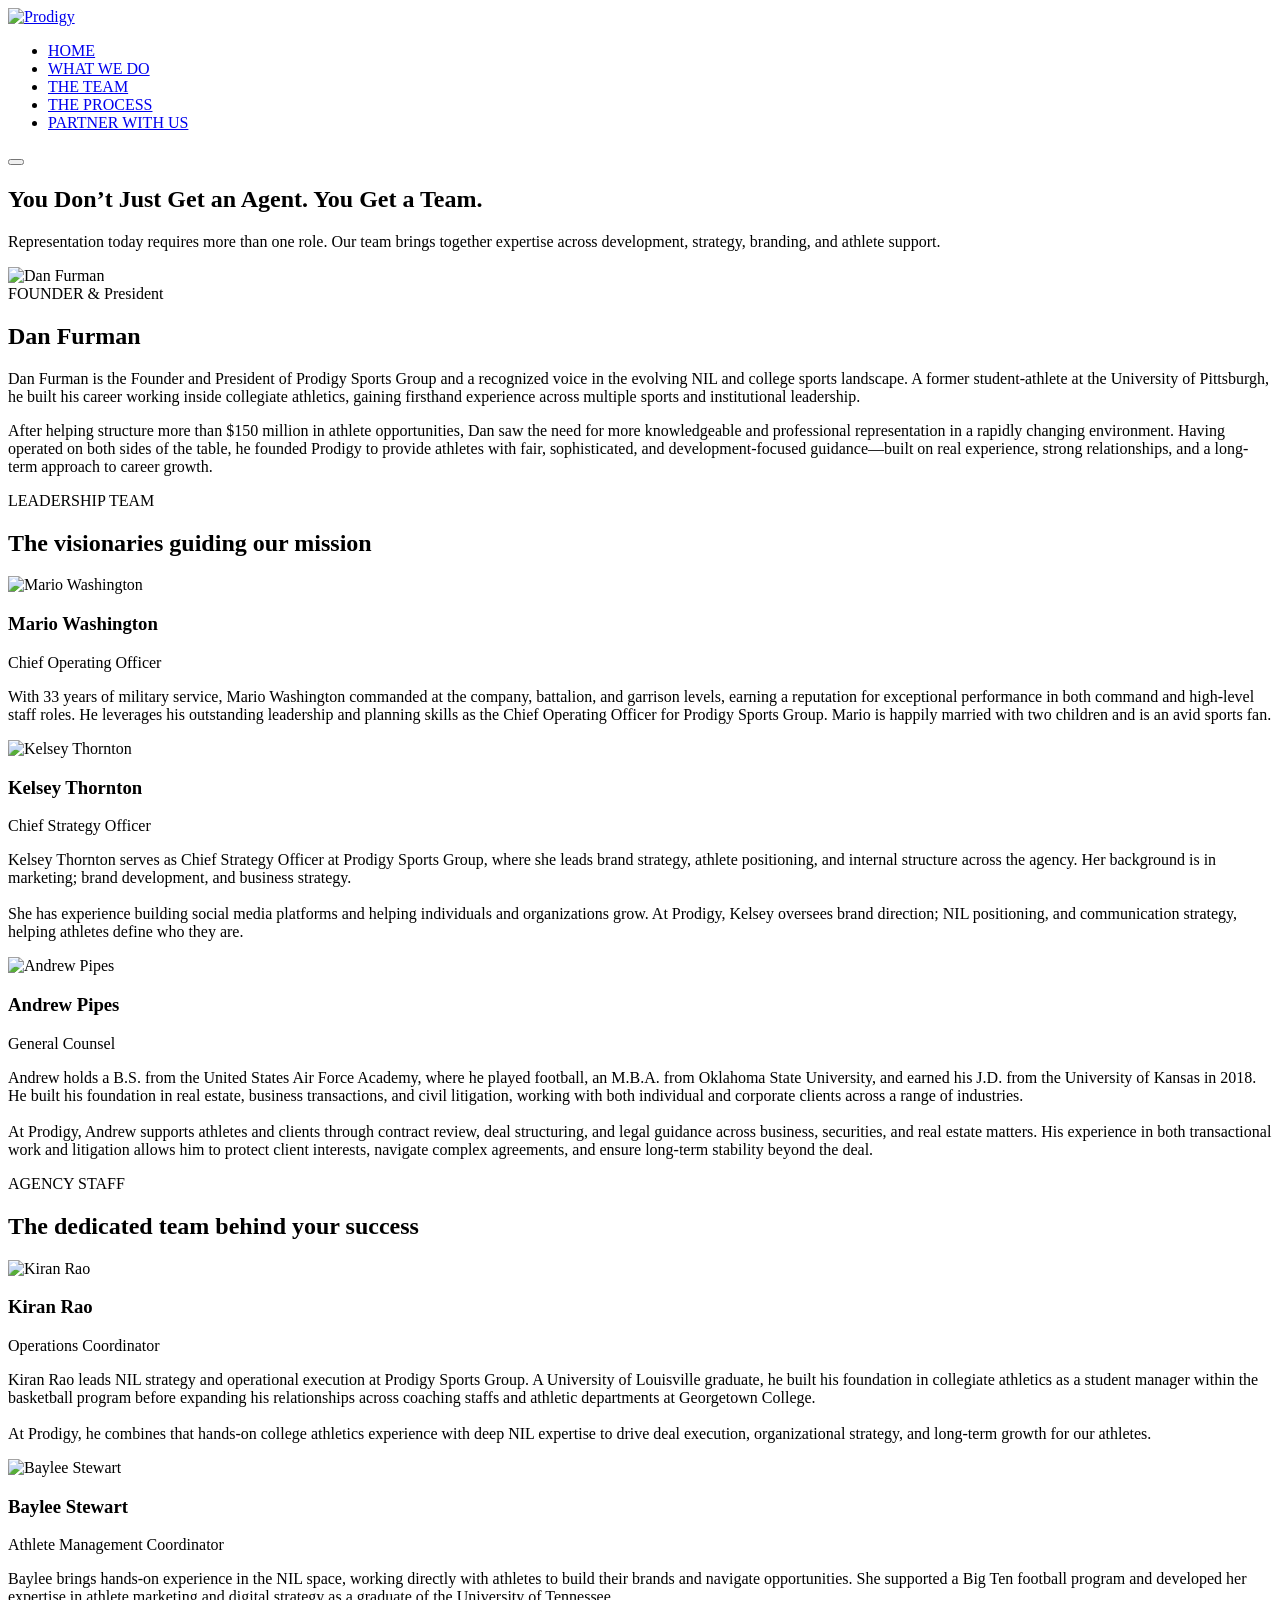
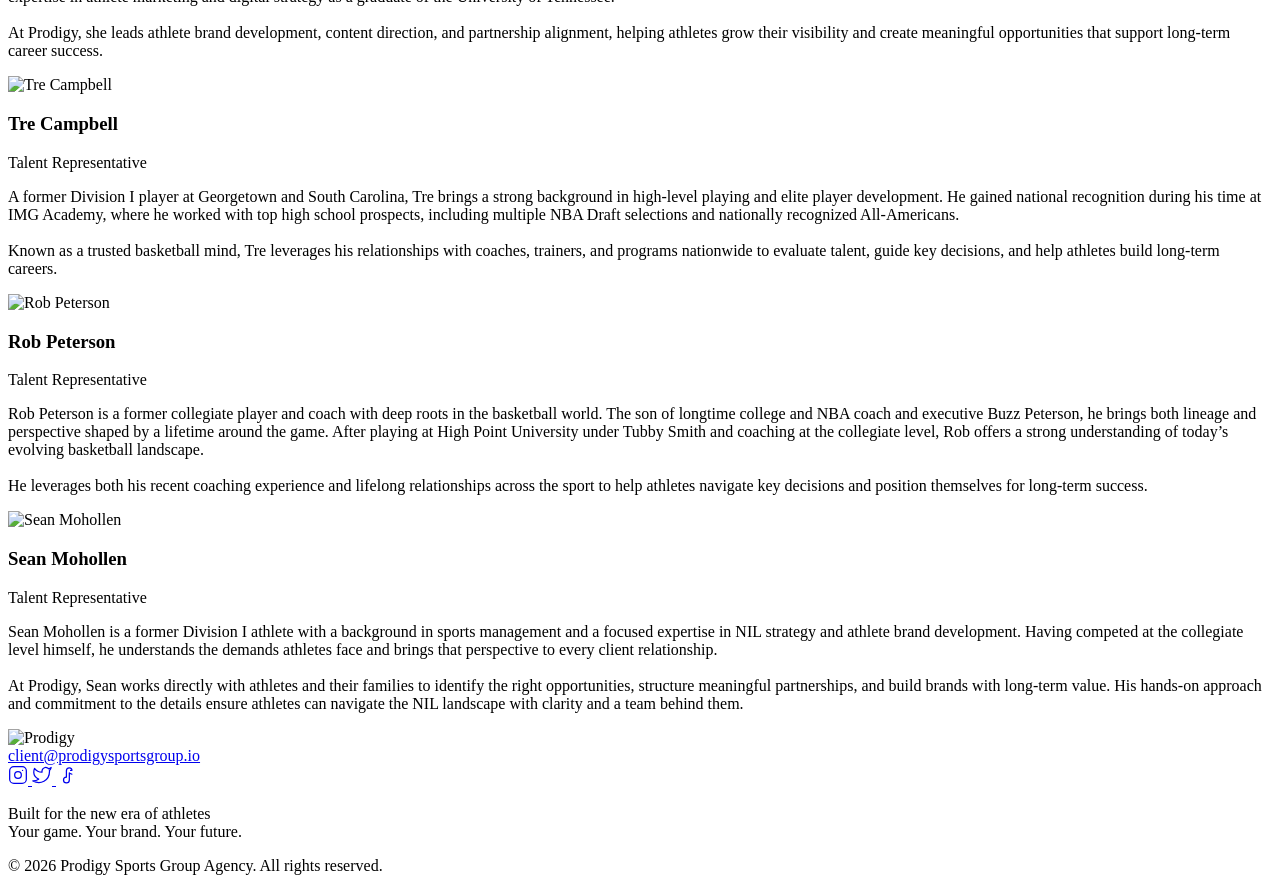
==== about.html @ 10cc5f89 "Add files via upload" ====
﻿<!DOCTYPE html>
<html lang="en">
<head>
    <meta charset="UTF-8">
    <meta name="viewport" content="width=device-width, initial-scale=1.0">
    <title>The Team</title>
    <link href="https://api.fontshare.com/v2/css?f[]=cabinet-grotesk@800,700,500&f[]=manrope@400,500,600,700&display=swap" rel="stylesheet">
    <link rel="stylesheet" href="css/styles.css">
</head>
<body>

    <!--  SITE HEADER & NAVIGATION  -->
    <header>
        <nav class="navbar">
            <a href="index.html" class="logo">
                <img src="images/logo.png" alt="Prodigy" class="logo-img">
            </a>
            <ul class="nav-menu">
                <li><a href="index.html">HOME</a></li>
                <li><a href="What.html">WHAT WE DO</a></li>
                <li><a href="about.html" class="active">THE TEAM</a></li>
                <li><a href="process.html">THE PROCESS</a></li>
                <li><a href="contact.html">PARTNER WITH US</a></li>
            </ul>
            <button class="menu-toggle" aria-label="Toggle menu">
                <span></span>
                <span></span>
                <span></span>
            </button>
        </nav>
    </header>

    <main>
        <section class="page-header">
            <h1>You Don’t Just Get an Agent. You Get a Team.</h1>
            <div class="hero-divider"></div>
            <p>
                Representation today requires more than one role.
                Our team brings together expertise across development, strategy, branding, and athlete support.
            </p>
        </section>

        <!-- Founder / CEO Section -->
        <section class="founder-section">
            <div class="founder-container">
                <div class="founder-image">
                    <img src="images/DanFurman.jpg" alt="Dan Furman">
                </div>
                <div class="founder-content">
                    <span class="section-tag">FOUNDER & President</span>
                    <h2>Dan Furman</h2>
                    <div class="founder-bio">
                        <p>Dan Furman is the Founder and President of Prodigy Sports Group and a recognized voice in the evolving NIL and college sports landscape. A former student-athlete at the University of Pittsburgh, he built his career working inside collegiate athletics, gaining firsthand experience across multiple sports and institutional leadership.</p>
                        <p>After helping structure more than $150 million in athlete opportunities, Dan saw the need for more knowledgeable and professional representation in a rapidly changing environment. Having operated on both sides of the table, he founded Prodigy to provide athletes with fair, sophisticated, and development-focused guidance—built on real experience, strong relationships, and a long-term approach to career growth.</p>
                    </div>
                </div>
            </div>
        </section>

        <!-- Our Team Section - Static Grid with Leadership & Staff Differentiation -->
        <section class="team-grid-section">
            <div class="team-container">

                <!-- Leadership Team -->
                <div class="team-category">
                    <div class="team-header">
                        <span class="section-tag">LEADERSHIP TEAM</span>
                        <h2>The visionaries guiding our mission</h2>
                    </div>
                    <div class="team-grid">
                        <!-- Leadership Team Member 1 -->
                        <div class="team-card leadership-card">
                            <div class="team-image">
                                <img src="images/MarioWashington.png" alt="Mario Washington">
                            </div>
                            <h3>Mario Washington</h3>
                            <p class="team-title">Chief Operating Officer</p>
                            <div class="team-bio">
                                <p>With 33 years of military service, Mario Washington commanded at the company, battalion, and garrison levels, earning a reputation for exceptional performance in both command and high-level staff roles. He leverages his outstanding leadership and planning skills as the Chief Operating Officer for Prodigy Sports Group. Mario is happily married with two children and is an avid sports fan.</p>
                            </div>
                        </div>

                        <!-- Leadership Team Member 2 -->
                        <div class="team-card leadership-card">
                            <div class="team-image">
                                <img src="images/KelseyThornton.png" alt="Kelsey Thornton">
                            </div>
                            <h3>Kelsey Thornton</h3>
                            <p class="team-title">Chief Strategy Officer</p>
                            <div class="team-bio">
                                <p>
                                    Kelsey Thornton serves as Chief Strategy Officer at Prodigy Sports Group, where she leads brand strategy, athlete positioning, and internal structure across the agency. Her background is in marketing; brand development, and business strategy.
                                    <br><br>
                                    She has experience building social media platforms and helping individuals and organizations grow. At Prodigy, Kelsey oversees brand direction; NIL positioning, and communication strategy, helping athletes define who they are.
                                </p>
                            </div>
                        </div>

                        <!-- Leadership Team Member 3  -->
                        <div class="team-card leadership-card">
                            <div class="team-image">
                                <img src="images/AndrewPipes.png" alt="Andrew Pipes">
                            </div>
                            <h3>Andrew Pipes</h3>
                            <p class="team-title">General Counsel</p>
                            <div class="team-bio">
                                <p>
                                    Andrew holds a B.S. from the United States Air Force Academy, where he played football, an M.B.A. from Oklahoma State University, and earned his J.D. from the University of Kansas in 2018. He built his foundation in real estate, business transactions, and civil litigation, working with both individual and corporate clients across a range of industries.
                                    <br><br>
                                    At Prodigy, Andrew supports athletes and clients through contract review, deal structuring, and legal guidance across business, securities, and real estate matters. His experience in both transactional work and litigation allows him to protect client interests, navigate complex agreements, and ensure long-term stability beyond the deal.
                                </p>
                             </div>
                        </div>
                    </div>
                </div>
            </div>
        

            <div class="team-category-divider"></div>

            <!-- Agency Staff -->
            <div class="team-category">
                <div class="team-header">
                    <span class="section-tag">AGENCY STAFF</span>
                    <h2>The dedicated team behind your success</h2>
                </div>
                <div class="team-grid">
                    <!-- Staff Member 1 -->
                    <div class="team-card staff-card">
                        <div class="team-image">
                            <img src="images/KiranRao.png" alt="Kiran Rao">
                        </div>
                        <h3>Kiran Rao</h3>
                        <p class="team-title">Operations Coordinator</p>
                        <div class="team-bio">
                            <p>
                                Kiran Rao leads NIL strategy and operational execution at Prodigy Sports Group. A University of Louisville graduate, he built his foundation in collegiate athletics as a student manager within the basketball program before expanding his relationships across coaching staffs and athletic departments at Georgetown College.
                                <br><br>
                                At Prodigy, he combines that hands-on college athletics experience with deep NIL expertise to drive deal execution, organizational strategy, and long-term growth for our athletes.
                            </p>
                        </div>
                    </div>

                    <!-- Staff Member 2 -->
                    <div class="team-card staff-card">
                        <div class="team-image">
                            <img src="images/BayleeStewart.png" alt="Baylee Stewart">
                        </div>
                        <h3>Baylee Stewart</h3>
                        <p class="team-title">Athlete Management Coordinator</p>
                        <div class="team-bio">
                            <p>
                                Baylee brings hands-on experience in the NIL space, working directly with athletes to build their brands and navigate opportunities. She supported a Big Ten football program and developed her expertise in athlete marketing and digital strategy as a graduate of the University of Tennessee.
                                <br><br>At Prodigy, she leads athlete brand development, content direction, and partnership alignment, helping athletes grow their visibility and create meaningful opportunities that support long-term career success.
                            </p>
                        </div>
                    </div>

                    <!-- Staff Member 3 -->
                    <div class="team-card staff-card">
                        <div class="team-image">
                            <img src="images/TreCampbell.png" alt="Tre Campbell">
                        </div>
                        <h3>Tre Campbell</h3>
                        <p class="team-title">Talent Representative</p>
                        <div class="team-bio">
                            <p>
                                A former Division I player at Georgetown and South Carolina, Tre brings a strong background in high-level playing and elite player development. He gained national recognition during his time at IMG Academy, where he worked with top high school prospects, including multiple NBA Draft selections and nationally recognized All-Americans.
                                <br><br>Known as a trusted basketball mind, Tre leverages his relationships with coaches, trainers, and programs nationwide to evaluate talent, guide key decisions, and help athletes build long-term careers.
                            </p>
                        </div>
                    </div>

                    <!-- Staff Member 4 -->
                    <div class="team-card staff-card">
                        <div class="team-image">
                            <img src="images/RobPeterson.png" alt="Rob Peterson">
                        </div>
                        <h3>Rob Peterson</h3>
                        <p class="team-title">Talent Representative</p>
                        <div class="team-bio">
                            <p>
                                Rob Peterson is a former collegiate player and coach with deep roots in the basketball world. The son of longtime college and NBA coach and executive Buzz Peterson, he brings both lineage and perspective shaped by a lifetime around the game.
                                After playing at High Point University under Tubby Smith and coaching at the collegiate level, Rob offers a strong understanding of today’s evolving basketball landscape. <br><br>He leverages both his recent coaching experience and lifelong relationships across the sport to help athletes navigate key decisions and position themselves for long-term success.
                            </p>
                        </div>
                    </div>

                    <!-- Staff Member 5 -->
                    <div class="team-card staff-card">
                        <div class="team-image">
                            <img src="images/SeanMohollen.png" alt="Sean Mohollen">
                        </div>
                        <h3>Sean Mohollen</h3>
                        <p class="team-title">Talent Representative</p>
                        <div class="team-bio">
                            <p>
                                Sean Mohollen is a former Division I athlete with a background in sports management and a focused expertise in NIL strategy and athlete brand development. Having competed at the collegiate level himself, he understands the demands athletes face and brings that perspective to every client relationship.
                                <br><br>
                                At Prodigy, Sean works directly with athletes and their families to identify the right opportunities, structure meaningful partnerships, and build brands with long-term value. His hands-on approach and commitment to the details ensure athletes can navigate the NIL landscape with clarity and a team behind them.
                            </p>
                        </div>
                    </div>
                </div>
            </div>


        </section>
    </main>

    <footer>
        <div class="footer-container">
            <div class="logo-img">
                <img src="images/logo2.PNG" alt="Prodigy" class="footer-logo-img">
            </div>
            <div class="footer-contact">
                <a href="mailto:client@prodigysportsgroup.io" class="footer-email">client@prodigysportsgroup.io</a>
            </div>
            <div class="footer-social">
                <a href="https://www.instagram.com/prodigysportsgroup_" target="_blank" class="social-link-footer" aria-label="Instagram">
                    <svg width="20" height="20" viewBox="0 0 24 24" fill="none" xmlns="http://www.w3.org/2000/svg">
                        <path d="M17 2H7C4.2 2 2 4.2 2 7V17C2 19.8 4.2 22 7 22H17C19.8 22 22 19.8 22 17V7C22 4.2 19.8 2 17 2Z" stroke="currentColor" stroke-width="1.5" stroke-linecap="round" stroke-linejoin="round" />
                        <path d="M12 16C14.2091 16 16 14.2091 16 12C16 9.79086 14.2091 8 12 8C9.79086 8 8 9.79086 8 12C8 14.2091 9.79086 16 12 16Z" stroke="currentColor" stroke-width="1.5" stroke-linecap="round" stroke-linejoin="round" />
                        <path d="M17.5 6.5H17.51" stroke="currentColor" stroke-width="1.5" stroke-linecap="round" stroke-linejoin="round" />
                    </svg>
                </a>
                <a href="https://x.com/ProdigySG_" target="_blank" class="social-link-footer" aria-label="Twitter">
                    <svg width="20" height="20" viewBox="0 0 24 24" fill="none" xmlns="http://www.w3.org/2000/svg">
                        <path d="M23 3C22.0424 3.675 20.9821 4.192 19.86 4.53C19.2577 3.837 18.4573 3.346 17.567 3.1239C16.6767 2.9019 15.7395 2.9602 14.8821 3.2915C14.0247 3.6228 13.2884 4.2111 12.773 4.986C12.2575 5.7609 11.9877 6.6836 12 7.62V8.62C10.2426 8.666 8.50127 8.276 6.93101 7.4855C5.36074 6.695 4.01032 5.5325 3 4.12C3 4.12 -1 13 8 17C5.94053 18.398 3.48716 19.099 1 19C10 24 21 19 21 7.5C20.9991 7.2215 20.9723 6.94364 20.92 6.67C21.9406 5.6635 22.6608 4.3927 23 3Z" stroke="currentColor" stroke-width="1.5" stroke-linecap="round" stroke-linejoin="round" />
                    </svg>
                </a>
                <a href="https://www.tiktok.com/@prodigysportsgroup" target="_blank" class="social-link-footer" aria-label="TikTok">
                    <svg width="20" height="20" viewBox="0 0 24 24" fill="none" xmlns="http://www.w3.org/2000/svg">
                        <path d="M17.5 6.5C17.5 6.5 18 6.5 19 6.5C19 6.5 19 6.5 19 5.5C19 5.5 19 5.5 18.5 4.5C18.5 4.5 17.5 3.5 16 3.5C14 3.5 12.5 5 12.5 7V14" stroke="currentColor" stroke-width="1.5" stroke-linecap="round" stroke-linejoin="round" />
                        <path d="M12.5 14.5C10.5 14.5 9 16 9 18C9 20 10.5 21.5 12.5 21.5C14.5 21.5 16 20 16 18V9.5C17 10.5 18 11 19 11" stroke="currentColor" stroke-width="1.5" stroke-linecap="round" stroke-linejoin="round" />
                    </svg>
                </a>
            </div>
            <div class="footer-text">
                <p>
                    Built for the new era of athletes
                    <br />
                    Your game. Your brand. Your future.
                </p>
            </div>
            <p>&copy; 2026 Prodigy Sports Group Agency. All rights reserved.</p>
        </div>
    </footer>
    <script src="JavaScript/script.js"></script>
</body>
</html>
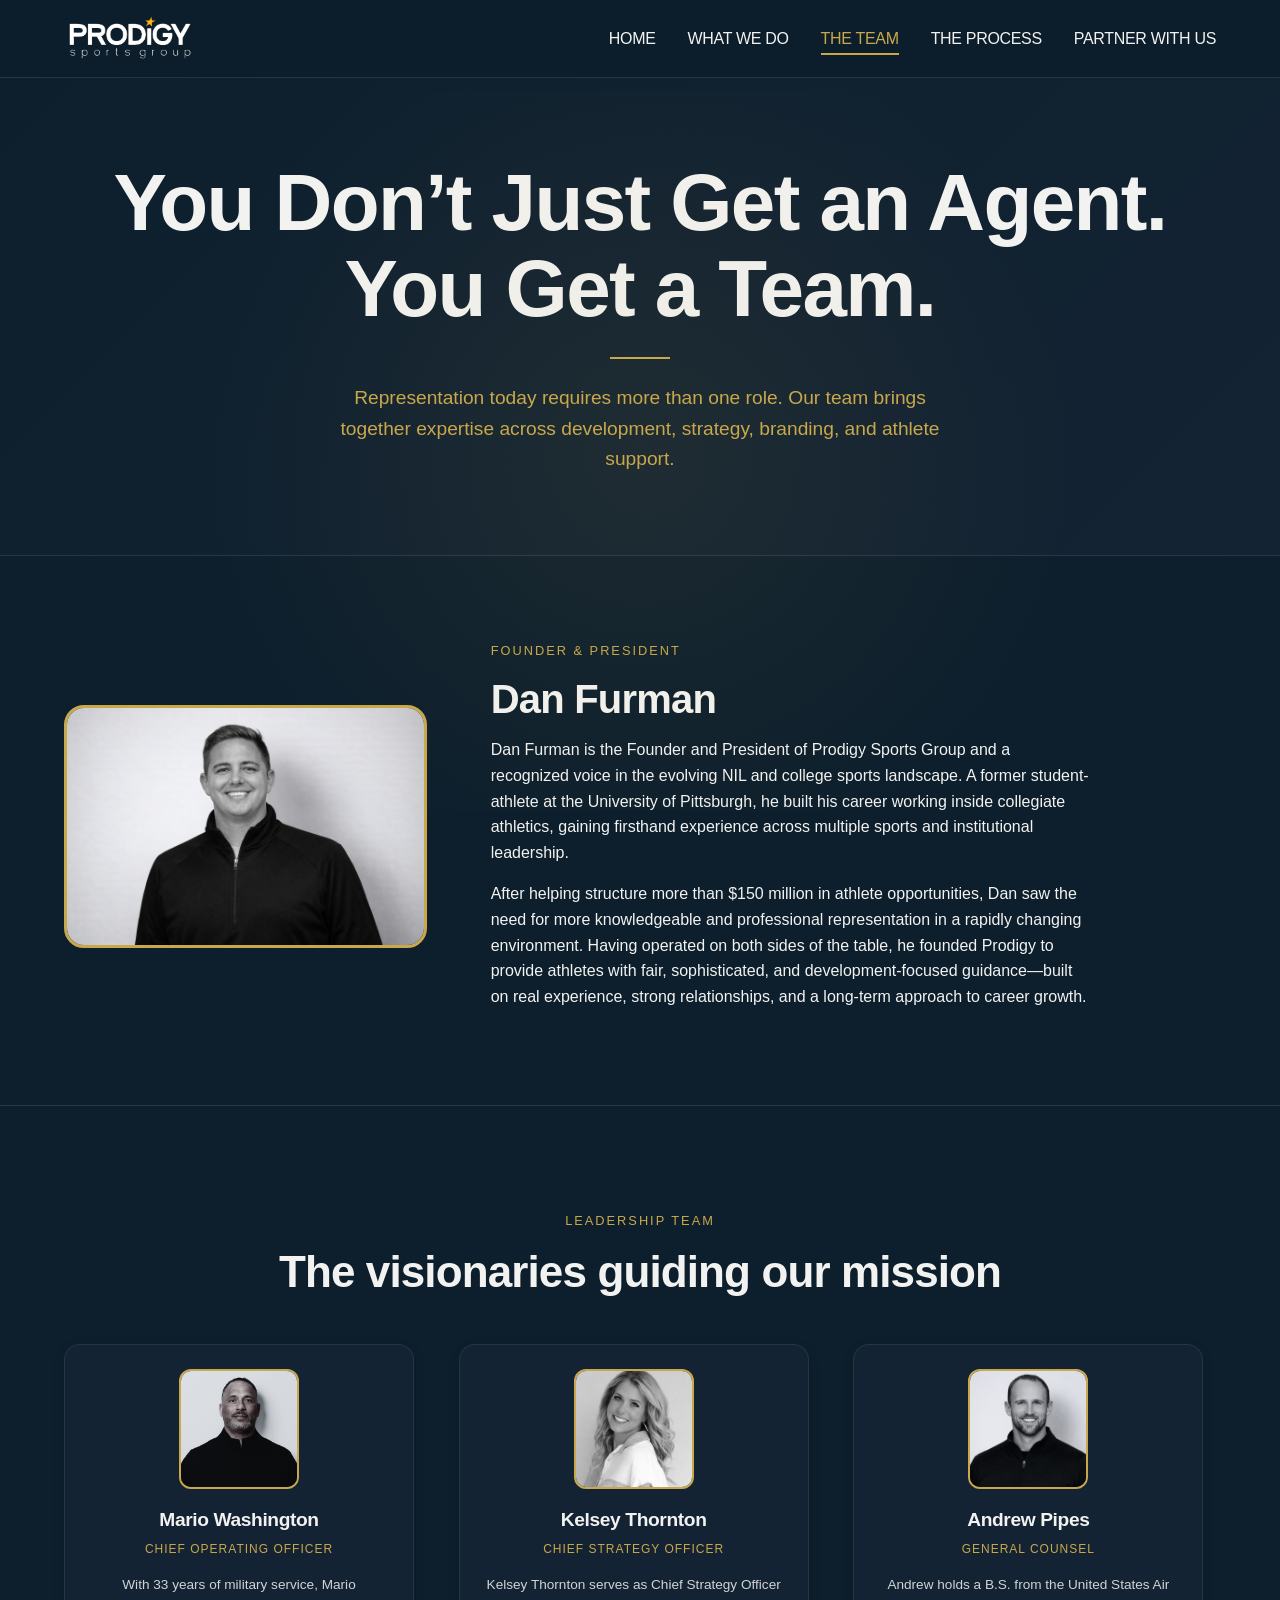
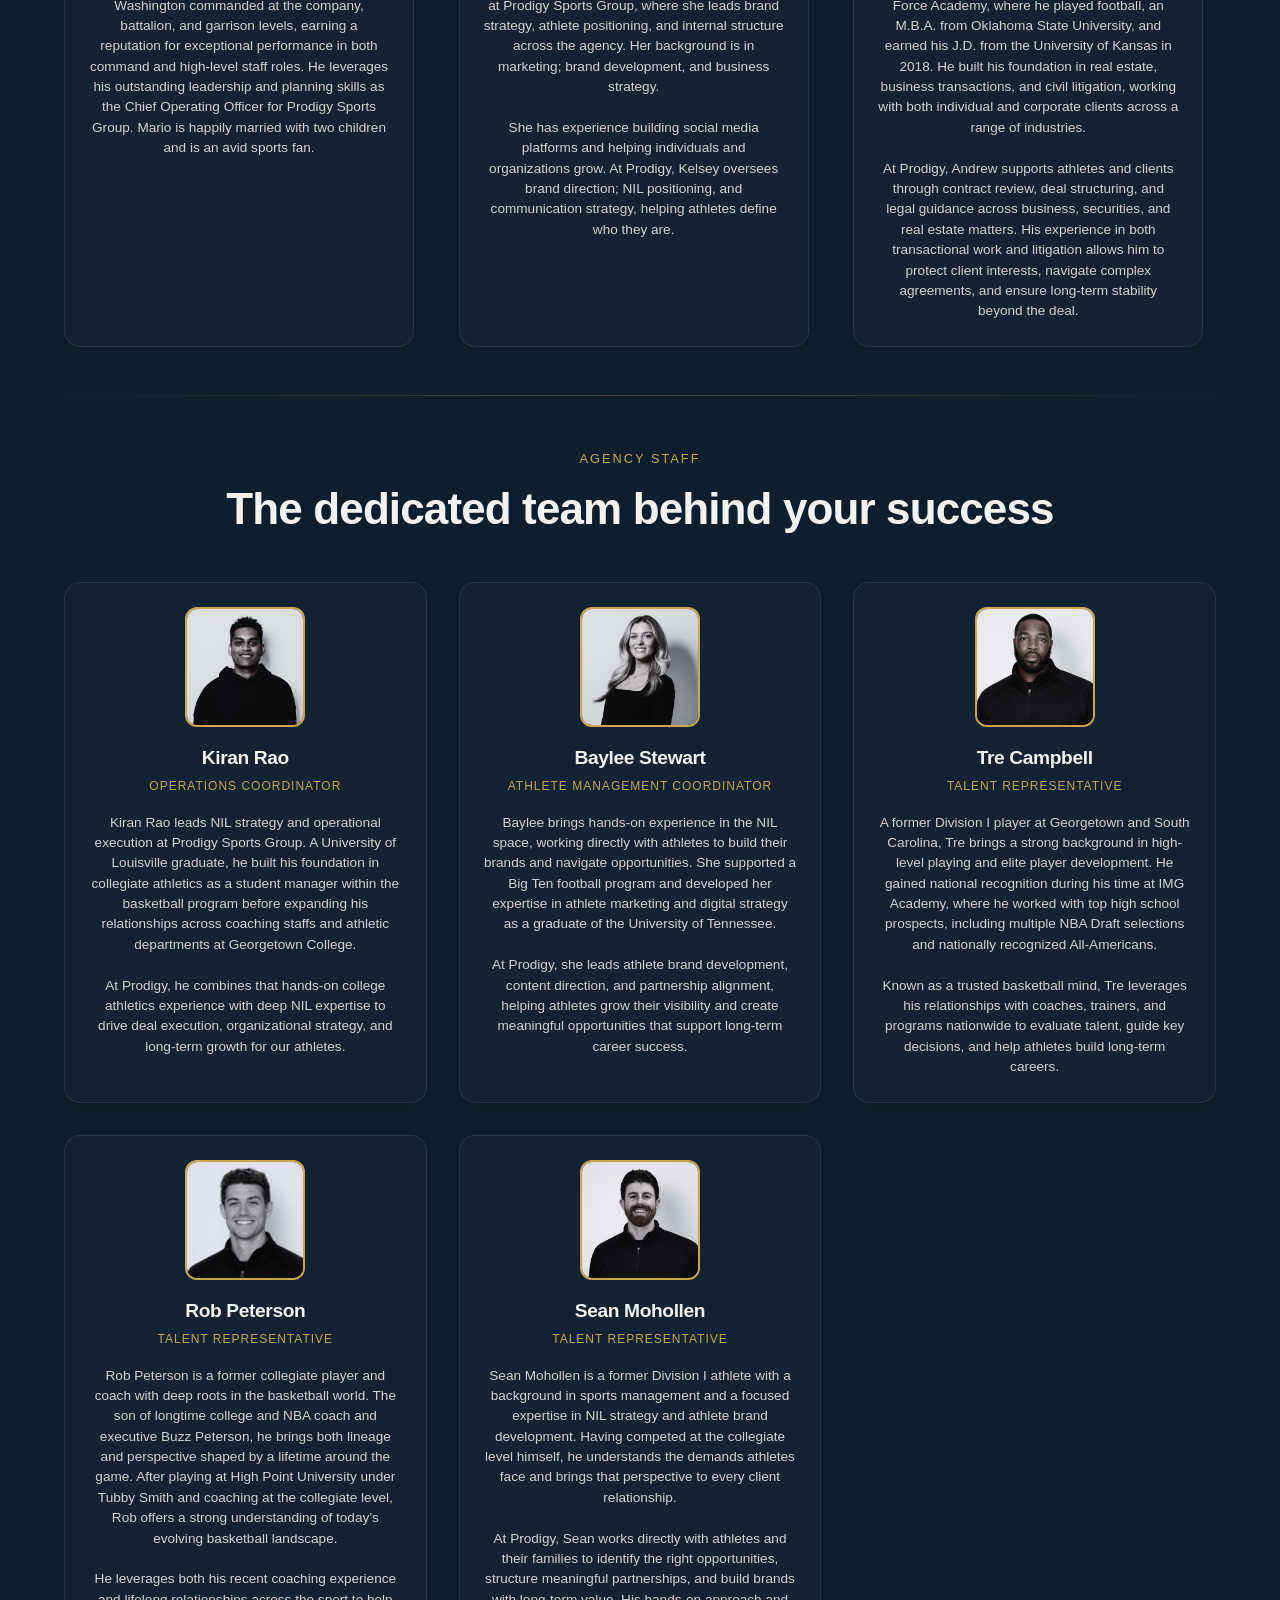
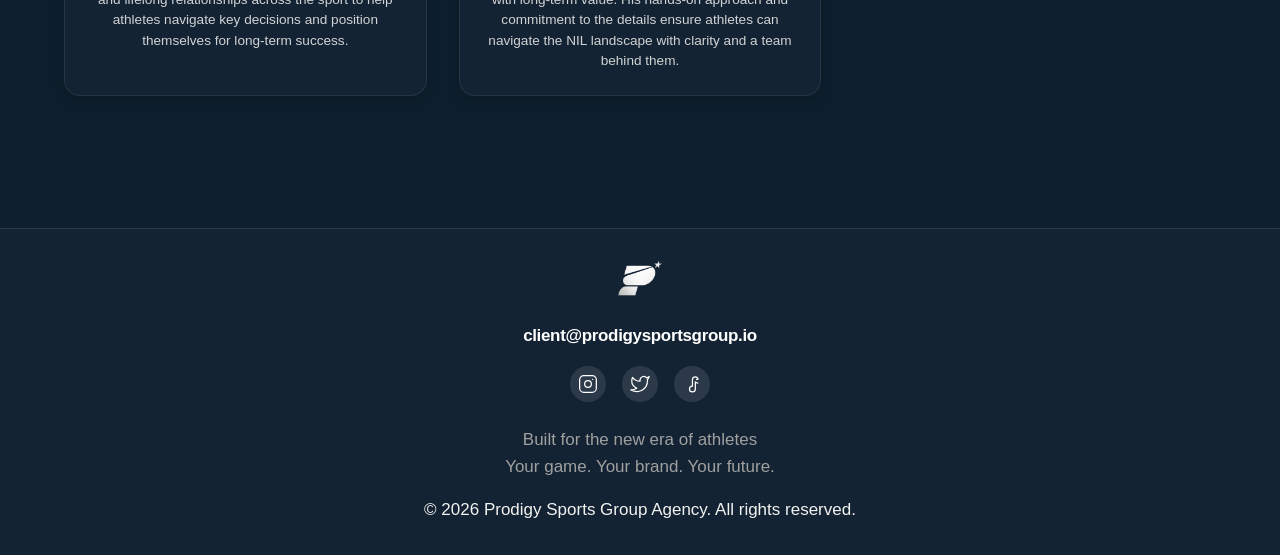
==== commit 32b603e9: "site commit" ====
--- a/about.html
+++ b/about.html
@@ -1,251 +1,251 @@
-﻿<!DOCTYPE html>
-<html lang="en">
-<head>
-    <meta charset="UTF-8">
-    <meta name="viewport" content="width=device-width, initial-scale=1.0">
-    <title>The Team</title>
-    <link href="https://api.fontshare.com/v2/css?f[]=cabinet-grotesk@800,700,500&f[]=manrope@400,500,600,700&display=swap" rel="stylesheet">
-    <link rel="stylesheet" href="css/styles.css">
-</head>
-<body>
-
-    <!--  SITE HEADER & NAVIGATION  -->
-    <header>
-        <nav class="navbar">
-            <a href="index.html" class="logo">
-                <img src="images/logo.png" alt="Prodigy" class="logo-img">
-            </a>
-            <ul class="nav-menu">
-                <li><a href="index.html">HOME</a></li>
-                <li><a href="What.html">WHAT WE DO</a></li>
-                <li><a href="about.html" class="active">THE TEAM</a></li>
-                <li><a href="process.html">THE PROCESS</a></li>
-                <li><a href="contact.html">PARTNER WITH US</a></li>
-            </ul>
-            <button class="menu-toggle" aria-label="Toggle menu">
-                <span></span>
-                <span></span>
-                <span></span>
-            </button>
-        </nav>
-    </header>
-
-    <main>
-        <section class="page-header">
-            <h1>You Don’t Just Get an Agent. You Get a Team.</h1>
-            <div class="hero-divider"></div>
-            <p>
-                Representation today requires more than one role.
-                Our team brings together expertise across development, strategy, branding, and athlete support.
-            </p>
-        </section>
-
-        <!-- Founder / CEO Section -->
-        <section class="founder-section">
-            <div class="founder-container">
-                <div class="founder-image">
-                    <img src="images/DanFurman.jpg" alt="Dan Furman">
-                </div>
-                <div class="founder-content">
-                    <span class="section-tag">FOUNDER & President</span>
-                    <h2>Dan Furman</h2>
-                    <div class="founder-bio">
-                        <p>Dan Furman is the Founder and President of Prodigy Sports Group and a recognized voice in the evolving NIL and college sports landscape. A former student-athlete at the University of Pittsburgh, he built his career working inside collegiate athletics, gaining firsthand experience across multiple sports and institutional leadership.</p>
-                        <p>After helping structure more than $150 million in athlete opportunities, Dan saw the need for more knowledgeable and professional representation in a rapidly changing environment. Having operated on both sides of the table, he founded Prodigy to provide athletes with fair, sophisticated, and development-focused guidance—built on real experience, strong relationships, and a long-term approach to career growth.</p>
-                    </div>
-                </div>
-            </div>
-        </section>
-
-        <!-- Our Team Section - Static Grid with Leadership & Staff Differentiation -->
-        <section class="team-grid-section">
-            <div class="team-container">
-
-                <!-- Leadership Team -->
-                <div class="team-category">
-                    <div class="team-header">
-                        <span class="section-tag">LEADERSHIP TEAM</span>
-                        <h2>The visionaries guiding our mission</h2>
-                    </div>
-                    <div class="team-grid">
-                        <!-- Leadership Team Member 1 -->
-                        <div class="team-card leadership-card">
-                            <div class="team-image">
-                                <img src="images/MarioWashington.png" alt="Mario Washington">
-                            </div>
-                            <h3>Mario Washington</h3>
-                            <p class="team-title">Chief Operating Officer</p>
-                            <div class="team-bio">
-                                <p>With 33 years of military service, Mario Washington commanded at the company, battalion, and garrison levels, earning a reputation for exceptional performance in both command and high-level staff roles. He leverages his outstanding leadership and planning skills as the Chief Operating Officer for Prodigy Sports Group. Mario is happily married with two children and is an avid sports fan.</p>
-                            </div>
-                        </div>
-
-                        <!-- Leadership Team Member 2 -->
-                        <div class="team-card leadership-card">
-                            <div class="team-image">
-                                <img src="images/KelseyThornton.png" alt="Kelsey Thornton">
-                            </div>
-                            <h3>Kelsey Thornton</h3>
-                            <p class="team-title">Chief Strategy Officer</p>
-                            <div class="team-bio">
-                                <p>
-                                    Kelsey Thornton serves as Chief Strategy Officer at Prodigy Sports Group, where she leads brand strategy, athlete positioning, and internal structure across the agency. Her background is in marketing; brand development, and business strategy.
-                                    <br><br>
-                                    She has experience building social media platforms and helping individuals and organizations grow. At Prodigy, Kelsey oversees brand direction; NIL positioning, and communication strategy, helping athletes define who they are.
-                                </p>
-                            </div>
-                        </div>
-
-                        <!-- Leadership Team Member 3  -->
-                        <div class="team-card leadership-card">
-                            <div class="team-image">
-                                <img src="images/AndrewPipes.png" alt="Andrew Pipes">
-                            </div>
-                            <h3>Andrew Pipes</h3>
-                            <p class="team-title">General Counsel</p>
-                            <div class="team-bio">
-                                <p>
-                                    Andrew holds a B.S. from the United States Air Force Academy, where he played football, an M.B.A. from Oklahoma State University, and earned his J.D. from the University of Kansas in 2018. He built his foundation in real estate, business transactions, and civil litigation, working with both individual and corporate clients across a range of industries.
-                                    <br><br>
-                                    At Prodigy, Andrew supports athletes and clients through contract review, deal structuring, and legal guidance across business, securities, and real estate matters. His experience in both transactional work and litigation allows him to protect client interests, navigate complex agreements, and ensure long-term stability beyond the deal.
-                                </p>
-                             </div>
-                        </div>
-                    </div>
-                </div>
-            </div>
-        
-
-            <div class="team-category-divider"></div>
-
-            <!-- Agency Staff -->
-            <div class="team-category">
-                <div class="team-header">
-                    <span class="section-tag">AGENCY STAFF</span>
-                    <h2>The dedicated team behind your success</h2>
-                </div>
-                <div class="team-grid">
-                    <!-- Staff Member 1 -->
-                    <div class="team-card staff-card">
-                        <div class="team-image">
-                            <img src="images/KiranRao.png" alt="Kiran Rao">
-                        </div>
-                        <h3>Kiran Rao</h3>
-                        <p class="team-title">Operations Coordinator</p>
-                        <div class="team-bio">
-                            <p>
-                                Kiran Rao leads NIL strategy and operational execution at Prodigy Sports Group. A University of Louisville graduate, he built his foundation in collegiate athletics as a student manager within the basketball program before expanding his relationships across coaching staffs and athletic departments at Georgetown College.
-                                <br><br>
-                                At Prodigy, he combines that hands-on college athletics experience with deep NIL expertise to drive deal execution, organizational strategy, and long-term growth for our athletes.
-                            </p>
-                        </div>
-                    </div>
-
-                    <!-- Staff Member 2 -->
-                    <div class="team-card staff-card">
-                        <div class="team-image">
-                            <img src="images/BayleeStewart.png" alt="Baylee Stewart">
-                        </div>
-                        <h3>Baylee Stewart</h3>
-                        <p class="team-title">Athlete Management Coordinator</p>
-                        <div class="team-bio">
-                            <p>
-                                Baylee brings hands-on experience in the NIL space, working directly with athletes to build their brands and navigate opportunities. She supported a Big Ten football program and developed her expertise in athlete marketing and digital strategy as a graduate of the University of Tennessee.
-                                <br><br>At Prodigy, she leads athlete brand development, content direction, and partnership alignment, helping athletes grow their visibility and create meaningful opportunities that support long-term career success.
-                            </p>
-                        </div>
-                    </div>
-
-                    <!-- Staff Member 3 -->
-                    <div class="team-card staff-card">
-                        <div class="team-image">
-                            <img src="images/TreCampbell.png" alt="Tre Campbell">
-                        </div>
-                        <h3>Tre Campbell</h3>
-                        <p class="team-title">Talent Representative</p>
-                        <div class="team-bio">
-                            <p>
-                                A former Division I player at Georgetown and South Carolina, Tre brings a strong background in high-level playing and elite player development. He gained national recognition during his time at IMG Academy, where he worked with top high school prospects, including multiple NBA Draft selections and nationally recognized All-Americans.
-                                <br><br>Known as a trusted basketball mind, Tre leverages his relationships with coaches, trainers, and programs nationwide to evaluate talent, guide key decisions, and help athletes build long-term careers.
-                            </p>
-                        </div>
-                    </div>
-
-                    <!-- Staff Member 4 -->
-                    <div class="team-card staff-card">
-                        <div class="team-image">
-                            <img src="images/RobPeterson.png" alt="Rob Peterson">
-                        </div>
-                        <h3>Rob Peterson</h3>
-                        <p class="team-title">Talent Representative</p>
-                        <div class="team-bio">
-                            <p>
-                                Rob Peterson is a former collegiate player and coach with deep roots in the basketball world. The son of longtime college and NBA coach and executive Buzz Peterson, he brings both lineage and perspective shaped by a lifetime around the game.
-                                After playing at High Point University under Tubby Smith and coaching at the collegiate level, Rob offers a strong understanding of today’s evolving basketball landscape. <br><br>He leverages both his recent coaching experience and lifelong relationships across the sport to help athletes navigate key decisions and position themselves for long-term success.
-                            </p>
-                        </div>
-                    </div>
-
-                    <!-- Staff Member 5 -->
-                    <div class="team-card staff-card">
-                        <div class="team-image">
-                            <img src="images/SeanMohollen.png" alt="Sean Mohollen">
-                        </div>
-                        <h3>Sean Mohollen</h3>
-                        <p class="team-title">Talent Representative</p>
-                        <div class="team-bio">
-                            <p>
-                                Sean Mohollen is a former Division I athlete with a background in sports management and a focused expertise in NIL strategy and athlete brand development. Having competed at the collegiate level himself, he understands the demands athletes face and brings that perspective to every client relationship.
-                                <br><br>
-                                At Prodigy, Sean works directly with athletes and their families to identify the right opportunities, structure meaningful partnerships, and build brands with long-term value. His hands-on approach and commitment to the details ensure athletes can navigate the NIL landscape with clarity and a team behind them.
-                            </p>
-                        </div>
-                    </div>
-                </div>
-            </div>
-
-
-        </section>
-    </main>
-
-    <footer>
-        <div class="footer-container">
-            <div class="logo-img">
-                <img src="images/logo2.PNG" alt="Prodigy" class="footer-logo-img">
-            </div>
-            <div class="footer-contact">
-                <a href="mailto:client@prodigysportsgroup.io" class="footer-email">client@prodigysportsgroup.io</a>
-            </div>
-            <div class="footer-social">
-                <a href="https://www.instagram.com/prodigysportsgroup_" target="_blank" class="social-link-footer" aria-label="Instagram">
-                    <svg width="20" height="20" viewBox="0 0 24 24" fill="none" xmlns="http://www.w3.org/2000/svg">
-                        <path d="M17 2H7C4.2 2 2 4.2 2 7V17C2 19.8 4.2 22 7 22H17C19.8 22 22 19.8 22 17V7C22 4.2 19.8 2 17 2Z" stroke="currentColor" stroke-width="1.5" stroke-linecap="round" stroke-linejoin="round" />
-                        <path d="M12 16C14.2091 16 16 14.2091 16 12C16 9.79086 14.2091 8 12 8C9.79086 8 8 9.79086 8 12C8 14.2091 9.79086 16 12 16Z" stroke="currentColor" stroke-width="1.5" stroke-linecap="round" stroke-linejoin="round" />
-                        <path d="M17.5 6.5H17.51" stroke="currentColor" stroke-width="1.5" stroke-linecap="round" stroke-linejoin="round" />
-                    </svg>
-                </a>
-                <a href="https://x.com/ProdigySG_" target="_blank" class="social-link-footer" aria-label="Twitter">
-                    <svg width="20" height="20" viewBox="0 0 24 24" fill="none" xmlns="http://www.w3.org/2000/svg">
-                        <path d="M23 3C22.0424 3.675 20.9821 4.192 19.86 4.53C19.2577 3.837 18.4573 3.346 17.567 3.1239C16.6767 2.9019 15.7395 2.9602 14.8821 3.2915C14.0247 3.6228 13.2884 4.2111 12.773 4.986C12.2575 5.7609 11.9877 6.6836 12 7.62V8.62C10.2426 8.666 8.50127 8.276 6.93101 7.4855C5.36074 6.695 4.01032 5.5325 3 4.12C3 4.12 -1 13 8 17C5.94053 18.398 3.48716 19.099 1 19C10 24 21 19 21 7.5C20.9991 7.2215 20.9723 6.94364 20.92 6.67C21.9406 5.6635 22.6608 4.3927 23 3Z" stroke="currentColor" stroke-width="1.5" stroke-linecap="round" stroke-linejoin="round" />
-                    </svg>
-                </a>
-                <a href="https://www.tiktok.com/@prodigysportsgroup" target="_blank" class="social-link-footer" aria-label="TikTok">
-                    <svg width="20" height="20" viewBox="0 0 24 24" fill="none" xmlns="http://www.w3.org/2000/svg">
-                        <path d="M17.5 6.5C17.5 6.5 18 6.5 19 6.5C19 6.5 19 6.5 19 5.5C19 5.5 19 5.5 18.5 4.5C18.5 4.5 17.5 3.5 16 3.5C14 3.5 12.5 5 12.5 7V14" stroke="currentColor" stroke-width="1.5" stroke-linecap="round" stroke-linejoin="round" />
-                        <path d="M12.5 14.5C10.5 14.5 9 16 9 18C9 20 10.5 21.5 12.5 21.5C14.5 21.5 16 20 16 18V9.5C17 10.5 18 11 19 11" stroke="currentColor" stroke-width="1.5" stroke-linecap="round" stroke-linejoin="round" />
-                    </svg>
-                </a>
-            </div>
-            <div class="footer-text">
-                <p>
-                    Built for the new era of athletes
-                    <br />
-                    Your game. Your brand. Your future.
-                </p>
-            </div>
-            <p>&copy; 2026 Prodigy Sports Group Agency. All rights reserved.</p>
-        </div>
-    </footer>
-    <script src="JavaScript/script.js"></script>
-</body>
+﻿<!DOCTYPE html>
+<html lang="en">
+<head>
+    <meta charset="UTF-8">
+    <meta name="viewport" content="width=device-width, initial-scale=1.0">
+    <title>The Team</title>
+    <link href="https://api.fontshare.com/v2/css?f[]=cabinet-grotesk@800,700,500&f[]=manrope@400,500,600,700&display=swap" rel="stylesheet">
+    <link rel="stylesheet" href="css/styles.css">
+</head>
+<body>
+
+    <!--  SITE HEADER & NAVIGATION  -->
+    <header>
+        <nav class="navbar">
+            <a href="index.html" class="logo">
+                <img src="images/logo.png" alt="Prodigy" class="logo-img">
+            </a>
+            <ul class="nav-menu">
+                <li><a href="index.html">HOME</a></li>
+                <li><a href="What.html">WHAT WE DO</a></li>
+                <li><a href="about.html" class="active">THE TEAM</a></li>
+                <li><a href="process.html">THE PROCESS</a></li>
+                <li><a href="contact.html">PARTNER WITH US</a></li>
+            </ul>
+            <button class="menu-toggle" aria-label="Toggle menu">
+                <span></span>
+                <span></span>
+                <span></span>
+            </button>
+        </nav>
+    </header>
+
+    <main>
+        <section class="page-header">
+            <h1>You Don’t Just Get an Agent. You Get a Team.</h1>
+            <div class="hero-divider"></div>
+            <p>
+                Representation today requires more than one role.
+                Our team brings together expertise across development, strategy, branding, and athlete support.
+            </p>
+        </section>
+
+        <!-- Founder / CEO Section -->
+        <section class="founder-section">
+            <div class="founder-container">
+                <div class="founder-image">
+                    <img src="images/DanFurman.jpg" alt="Dan Furman">
+                </div>
+                <div class="founder-content">
+                    <span class="section-tag">FOUNDER & President</span>
+                    <h2>Dan Furman</h2>
+                    <div class="founder-bio">
+                        <p>Dan Furman is the Founder and President of Prodigy Sports Group and a recognized voice in the evolving NIL and college sports landscape. A former student-athlete at the University of Pittsburgh, he built his career working inside collegiate athletics, gaining firsthand experience across multiple sports and institutional leadership.</p>
+                        <p>After helping structure more than $150 million in athlete opportunities, Dan saw the need for more knowledgeable and professional representation in a rapidly changing environment. Having operated on both sides of the table, he founded Prodigy to provide athletes with fair, sophisticated, and development-focused guidance—built on real experience, strong relationships, and a long-term approach to career growth.</p>
+                    </div>
+                </div>
+            </div>
+        </section>
+
+        <!-- Our Team Section - Static Grid with Leadership & Staff Differentiation -->
+        <section class="team-grid-section">
+            <div class="team-container">
+
+                <!-- Leadership Team -->
+                <div class="team-category">
+                    <div class="team-header">
+                        <span class="section-tag">LEADERSHIP TEAM</span>
+                        <h2>The visionaries guiding our mission</h2>
+                    </div>
+                    <div class="team-grid">
+                        <!-- Leadership Team Member 1 -->
+                        <div class="team-card leadership-card">
+                            <div class="team-image">
+                                <img src="images/MarioWashington.png" alt="Mario Washington">
+                            </div>
+                            <h3>Mario Washington</h3>
+                            <p class="team-title">Chief Operating Officer</p>
+                            <div class="team-bio">
+                                <p>With 33 years of military service, Mario Washington commanded at the company, battalion, and garrison levels, earning a reputation for exceptional performance in both command and high-level staff roles. He leverages his outstanding leadership and planning skills as the Chief Operating Officer for Prodigy Sports Group. Mario is happily married with two children and is an avid sports fan.</p>
+                            </div>
+                        </div>
+
+                        <!-- Leadership Team Member 2 -->
+                        <div class="team-card leadership-card">
+                            <div class="team-image">
+                                <img src="images/KelseyThornton.png" alt="Kelsey Thornton">
+                            </div>
+                            <h3>Kelsey Thornton</h3>
+                            <p class="team-title">Chief Strategy Officer</p>
+                            <div class="team-bio">
+                                <p>
+                                    Kelsey Thornton serves as Chief Strategy Officer at Prodigy Sports Group, where she leads brand strategy, athlete positioning, and internal structure across the agency. Her background is in marketing; brand development, and business strategy.
+                                    <br><br>
+                                    She has experience building social media platforms and helping individuals and organizations grow. At Prodigy, Kelsey oversees brand direction; NIL positioning, and communication strategy, helping athletes define who they are.
+                                </p>
+                            </div>
+                        </div>
+
+                        <!-- Leadership Team Member 3  -->
+                        <div class="team-card leadership-card">
+                            <div class="team-image">
+                                <img src="images/AndrewPipes.png" alt="Andrew Pipes">
+                            </div>
+                            <h3>Andrew Pipes</h3>
+                            <p class="team-title">General Counsel</p>
+                            <div class="team-bio">
+                                <p>
+                                    Andrew holds a B.S. from the United States Air Force Academy, where he played football, an M.B.A. from Oklahoma State University, and earned his J.D. from the University of Kansas in 2018. He built his foundation in real estate, business transactions, and civil litigation, working with both individual and corporate clients across a range of industries.
+                                    <br><br>
+                                    At Prodigy, Andrew supports athletes and clients through contract review, deal structuring, and legal guidance across business, securities, and real estate matters. His experience in both transactional work and litigation allows him to protect client interests, navigate complex agreements, and ensure long-term stability beyond the deal.
+                                </p>
+                             </div>
+                        </div>
+                    </div>
+                </div>
+            </div>
+        
+
+            <div class="team-category-divider"></div>
+
+            <!-- Agency Staff -->
+            <div class="team-category">
+                <div class="team-header">
+                    <span class="section-tag">AGENCY STAFF</span>
+                    <h2>The dedicated team behind your success</h2>
+                </div>
+                <div class="team-grid">
+                    <!-- Staff Member 1 -->
+                    <div class="team-card staff-card">
+                        <div class="team-image">
+                            <img src="images/KiranRao.png" alt="Kiran Rao">
+                        </div>
+                        <h3>Kiran Rao</h3>
+                        <p class="team-title">Operations Coordinator</p>
+                        <div class="team-bio">
+                            <p>
+                                Kiran Rao leads NIL strategy and operational execution at Prodigy Sports Group. A University of Louisville graduate, he built his foundation in collegiate athletics as a student manager within the basketball program before expanding his relationships across coaching staffs and athletic departments at Georgetown College.
+                                <br><br>
+                                At Prodigy, he combines that hands-on college athletics experience with deep NIL expertise to drive deal execution, organizational strategy, and long-term growth for our athletes.
+                            </p>
+                        </div>
+                    </div>
+
+                    <!-- Staff Member 2 -->
+                    <div class="team-card staff-card">
+                        <div class="team-image">
+                            <img src="images/BayleeStewart.png" alt="Baylee Stewart">
+                        </div>
+                        <h3>Baylee Stewart</h3>
+                        <p class="team-title">Athlete Management Coordinator</p>
+                        <div class="team-bio">
+                            <p>
+                                Baylee brings hands-on experience in the NIL space, working directly with athletes to build their brands and navigate opportunities. She supported a Big Ten football program and developed her expertise in athlete marketing and digital strategy as a graduate of the University of Tennessee.
+                                <br><br>At Prodigy, she leads athlete brand development, content direction, and partnership alignment, helping athletes grow their visibility and create meaningful opportunities that support long-term career success.
+                            </p>
+                        </div>
+                    </div>
+
+                    <!-- Staff Member 3 -->
+                    <div class="team-card staff-card">
+                        <div class="team-image">
+                            <img src="images/TreCampbell.png" alt="Tre Campbell">
+                        </div>
+                        <h3>Tre Campbell</h3>
+                        <p class="team-title">Talent Representative</p>
+                        <div class="team-bio">
+                            <p>
+                                A former Division I player at Georgetown and South Carolina, Tre brings a strong background in high-level playing and elite player development. He gained national recognition during his time at IMG Academy, where he worked with top high school prospects, including multiple NBA Draft selections and nationally recognized All-Americans.
+                                <br><br>Known as a trusted basketball mind, Tre leverages his relationships with coaches, trainers, and programs nationwide to evaluate talent, guide key decisions, and help athletes build long-term careers.
+                            </p>
+                        </div>
+                    </div>
+
+                    <!-- Staff Member 4 -->
+                    <div class="team-card staff-card">
+                        <div class="team-image">
+                            <img src="images/RobPeterson.png" alt="Rob Peterson">
+                        </div>
+                        <h3>Rob Peterson</h3>
+                        <p class="team-title">Talent Representative</p>
+                        <div class="team-bio">
+                            <p>
+                                Rob Peterson is a former collegiate player and coach with deep roots in the basketball world. The son of longtime college and NBA coach and executive Buzz Peterson, he brings both lineage and perspective shaped by a lifetime around the game.
+                                After playing at High Point University under Tubby Smith and coaching at the collegiate level, Rob offers a strong understanding of today’s evolving basketball landscape. <br><br>He leverages both his recent coaching experience and lifelong relationships across the sport to help athletes navigate key decisions and position themselves for long-term success.
+                            </p>
+                        </div>
+                    </div>
+
+                    <!-- Staff Member 5 -->
+                    <div class="team-card staff-card">
+                        <div class="team-image">
+                            <img src="images/SeanMohollen.png" alt="Sean Mohollen">
+                        </div>
+                        <h3>Sean Mohollen</h3>
+                        <p class="team-title">Talent Representative</p>
+                        <div class="team-bio">
+                            <p>
+                                Sean Mohollen is a former Division I athlete with a background in sports management and a focused expertise in NIL strategy and athlete brand development. Having competed at the collegiate level himself, he understands the demands athletes face and brings that perspective to every client relationship.
+                                <br><br>
+                                At Prodigy, Sean works directly with athletes and their families to identify the right opportunities, structure meaningful partnerships, and build brands with long-term value. His hands-on approach and commitment to the details ensure athletes can navigate the NIL landscape with clarity and a team behind them.
+                            </p>
+                        </div>
+                    </div>
+                </div>
+            </div>
+
+
+        </section>
+    </main>
+
+    <footer>
+        <div class="footer-container">
+            <div class="logo-img">
+                <img src="images/logo2.PNG" alt="Prodigy" class="footer-logo-img">
+            </div>
+            <div class="footer-contact">
+                <a href="mailto:client@prodigysportsgroup.io" class="footer-email">client@prodigysportsgroup.io</a>
+            </div>
+            <div class="footer-social">
+                <a href="https://www.instagram.com/prodigysportsgroup_" target="_blank" class="social-link-footer" aria-label="Instagram">
+                    <svg width="20" height="20" viewBox="0 0 24 24" fill="none" xmlns="http://www.w3.org/2000/svg">
+                        <path d="M17 2H7C4.2 2 2 4.2 2 7V17C2 19.8 4.2 22 7 22H17C19.8 22 22 19.8 22 17V7C22 4.2 19.8 2 17 2Z" stroke="currentColor" stroke-width="1.5" stroke-linecap="round" stroke-linejoin="round" />
+                        <path d="M12 16C14.2091 16 16 14.2091 16 12C16 9.79086 14.2091 8 12 8C9.79086 8 8 9.79086 8 12C8 14.2091 9.79086 16 12 16Z" stroke="currentColor" stroke-width="1.5" stroke-linecap="round" stroke-linejoin="round" />
+                        <path d="M17.5 6.5H17.51" stroke="currentColor" stroke-width="1.5" stroke-linecap="round" stroke-linejoin="round" />
+                    </svg>
+                </a>
+                <a href="https://x.com/ProdigySG_" target="_blank" class="social-link-footer" aria-label="Twitter">
+                    <svg width="20" height="20" viewBox="0 0 24 24" fill="none" xmlns="http://www.w3.org/2000/svg">
+                        <path d="M23 3C22.0424 3.675 20.9821 4.192 19.86 4.53C19.2577 3.837 18.4573 3.346 17.567 3.1239C16.6767 2.9019 15.7395 2.9602 14.8821 3.2915C14.0247 3.6228 13.2884 4.2111 12.773 4.986C12.2575 5.7609 11.9877 6.6836 12 7.62V8.62C10.2426 8.666 8.50127 8.276 6.93101 7.4855C5.36074 6.695 4.01032 5.5325 3 4.12C3 4.12 -1 13 8 17C5.94053 18.398 3.48716 19.099 1 19C10 24 21 19 21 7.5C20.9991 7.2215 20.9723 6.94364 20.92 6.67C21.9406 5.6635 22.6608 4.3927 23 3Z" stroke="currentColor" stroke-width="1.5" stroke-linecap="round" stroke-linejoin="round" />
+                    </svg>
+                </a>
+                <a href="https://www.tiktok.com/@prodigysportsgroup" target="_blank" class="social-link-footer" aria-label="TikTok">
+                    <svg width="20" height="20" viewBox="0 0 24 24" fill="none" xmlns="http://www.w3.org/2000/svg">
+                        <path d="M17.5 6.5C17.5 6.5 18 6.5 19 6.5C19 6.5 19 6.5 19 5.5C19 5.5 19 5.5 18.5 4.5C18.5 4.5 17.5 3.5 16 3.5C14 3.5 12.5 5 12.5 7V14" stroke="currentColor" stroke-width="1.5" stroke-linecap="round" stroke-linejoin="round" />
+                        <path d="M12.5 14.5C10.5 14.5 9 16 9 18C9 20 10.5 21.5 12.5 21.5C14.5 21.5 16 20 16 18V9.5C17 10.5 18 11 19 11" stroke="currentColor" stroke-width="1.5" stroke-linecap="round" stroke-linejoin="round" />
+                    </svg>
+                </a>
+            </div>
+            <div class="footer-text">
+                <p>
+                    Built for the new era of athletes
+                    <br />
+                    Your game. Your brand. Your future.
+                </p>
+            </div>
+            <p>&copy; 2026 Prodigy Sports Group Agency. All rights reserved.</p>
+        </div>
+    </footer>
+    <script src="JavaScript/script.js"></script>
+</body>
 </html>
--- a/css/styles.css
+++ b/css/styles.css
@@ -0,0 +1,2636 @@
+﻿
+
+/* ============================================
+   1. GLOBAL VARIABLES & RESET
+   ============================================ */
+
+:root {
+    /* Colors */
+    --color-bg-primary: #0D1F2D;
+    --color-bg-secondary: #132333;
+    --color-bg-light: #F2F0EB;
+    --color-gold: #C9A84C;
+    --color-text-primary: #F2F2F0;
+    --color-text-dark: #0D1F2D;
+    --color-text-muted: #A0A0A0;
+    --color-border: rgba(255, 255, 255, 0.1);
+    /* Fonts */
+    --font-display: 'Cabinet Grotesk', 'Playfair Display', sans-serif;
+    --font-body: 'Manrope', 'Inter', sans-serif;
+    /* Effects */
+    --glow-gold: 0 0 20px rgba(201, 168, 76, 0.3);
+}
+
+* {
+    margin: 0;
+    padding: 0;
+    box-sizing: border-box;
+}
+
+body {
+    font-family: 'Manrope', sans-serif;
+    font-size: 17px;
+    line-height: 1.6;
+    color: var(--color-text-primary);
+    background: var(--color-bg-primary);
+    overflow-x: hidden;
+}
+
+/* ============================================
+   2. TYPOGRAPHY & GLOBAL TEXT
+   ============================================ */
+
+h1, h2, h3, h4, h5, h6, .logo, .stat-number, a {
+    font-family: var(--font-display);
+    font-weight: 700;
+    letter-spacing: -0.02em;
+}
+
+h1, .hero-content-full h1, .page-header h1 {
+    font-size: 80px;
+    line-height: 1.08;
+    margin-bottom: 1rem;
+}
+
+h2 {
+    font-size: 44px;
+    line-height: 1.1;
+    margin-bottom: 1rem;
+}
+
+h3 {
+    font-size: 1.6rem;
+    margin-bottom: 0.75rem;
+}
+
+a:visited {
+    color: var(--color-gold);
+    background-color: transparent;
+    text-decoration: none;
+}
+
+a:hover {
+    color: red;
+    background-color: transparent;
+    text-decoration: underline;
+}
+
+a:active {
+    color: yellow;
+    background-color: transparent;
+    text-decoration: underline;
+}
+
+p, .service-content p, .step-description p {
+    font-size: 17px;
+    line-height: 1.6;
+    max-width: 600px;
+}
+
+.section-tag {
+    color: var(--color-gold);
+    font-family: var(--font-body);
+    text-transform: uppercase;
+    letter-spacing: 2px;
+    font-size: 0.8rem;
+    display: inline-block;
+    margin-bottom: 1rem;
+}
+
+.gold-text, .highlight, .accent-text {
+    color: var(--color-gold);
+}
+
+/* Responsive Typography */
+@media (max-width: 768px) {
+    h1, .page-header h1 {
+        font-size: 42px;
+    }
+
+    h2 {
+        font-size: 28px;
+    }
+
+    body, p {
+        font-size: 15px;
+    }
+}
+
+/* ============================================
+   3. HEADER & NAVIGATION
+   ============================================ */
+
+/* ===== HEADER & NAVIGATION ===== */
+header {
+    position: fixed;
+    top: 0;
+    left: 0;
+    width: 100%;
+    z-index: 1000;
+    background: rgba(13, 31, 45, 0.95);
+    backdrop-filter: blur(10px);
+    border-bottom: 1px solid var(--color-border);
+    padding: 1rem 5%;
+    transition: all 0.3s ease;
+}
+
+    /* This makes the navbar solid when scrolling */
+    header.scrolled {
+        background: var(--color-bg-primary);
+        box-shadow: 0 4px 20px rgba(0, 0, 0, 0.3);
+        padding: 0.75rem 5%;
+    }
+
+.navbar {
+    max-width: 1400px;
+    margin: 0 auto;
+    display: flex;
+    justify-content: space-between;
+    align-items: center;
+}
+
+.logo {
+    display: inline-block;
+    cursor: pointer;
+}
+
+.logo-img {
+    height: 45px;
+    width: auto;
+    display: block;
+    transition: height 0.3s ease;
+}
+
+/* Logo shrinks slightly when scrolling */
+header.scrolled .logo-img {
+    height: 38px;
+}
+
+.nav-menu {
+    display: flex;
+    list-style: none;
+    gap: 2rem;
+    margin: 0;
+    padding: 0;
+}
+
+    .nav-menu li {
+        list-style: none;
+    }
+
+    .nav-menu a {
+        color: var(--color-text-primary);
+        text-decoration: none;
+        font-weight: 500;
+        transition: color 0.3s ease;
+        font-size: 1rem;
+        position: relative;
+        padding: 0.5rem 0;
+    }
+
+        .nav-menu a::after {
+            content: '';
+            position: absolute;
+            bottom: 0;
+            left: 0;
+            width: 0;
+            height: 2px;
+            background: var(--color-gold);
+            transition: width 0.3s ease;
+        }
+
+        .nav-menu a:hover::after,
+        .nav-menu a.active::after {
+            width: 100%;
+        }
+
+        .nav-menu a:hover,
+        .nav-menu a.active {
+            color: var(--color-gold);
+        }
+
+/* Mobile menu button - hidden on desktop */
+.menu-toggle {
+    display: none;
+    background: none;
+    border: none;
+    cursor: pointer;
+    padding: 0.5rem;
+    z-index: 1001;
+}
+
+    .menu-toggle span {
+        display: block;
+        width: 25px;
+        height: 2px;
+        background: var(--color-text-primary);
+        margin: 5px 0;
+        transition: all 0.3s ease;
+    }
+
+/* Show hamburger on mobile */
+@media (max-width: 768px) {
+    .menu-toggle {
+        display: block;
+    }
+
+    .nav-menu {
+        position: fixed;
+        top: 0;
+        right: -100%;
+        width: 80%;
+        max-width: 300px;
+        height: 100vh;
+        background: var(--color-bg-primary);
+        flex-direction: column;
+        align-items: center;
+        justify-content: center;
+        gap: 2rem;
+        transition: right 0.3s ease;
+        z-index: 1000;
+        padding: 2rem;
+        margin: 0;
+        list-style: none;
+    }
+
+        .nav-menu.active {
+            right: 0;
+        }
+
+    /* Hamburger animation when open */
+    .menu-toggle.active span:nth-child(1) {
+        transform: rotate(45deg) translate(5px, 5px);
+    }
+
+    .menu-toggle.active span:nth-child(2) {
+        opacity: 0;
+    }
+
+    .menu-toggle.active span:nth-child(3) {
+        transform: rotate(-45deg) translate(7px, -6px);
+    }
+}
+
+/* ============================================
+   4. HOMEPAGE 
+   ============================================ */
+
+/* Hero Section */
+.hero-left {
+    position: relative;
+    min-height: 100vh;
+    width: 100%;
+    display: flex;
+    align-items: center;
+    overflow: hidden;
+}
+
+.hero-video-bg {
+    position: absolute;
+    top: 0;
+    left: 0;
+    width: 100%;
+    height: 100%;
+    object-fit: cover;
+    z-index: 0;
+}
+
+.hero-gradient-overlay {
+    position: absolute;
+    top: 0;
+    left: 0;
+    width: 100%;
+    height: 100%;
+    background: linear-gradient(90deg, rgba(0, 0, 0, 0.75) 0%, rgba(0, 0, 0, 0.2) 100%);
+    z-index: 1;
+}
+
+.hero-left-container {
+    position: relative;
+    z-index: 2;
+    width: 100%;
+    max-width: 1400px;
+    margin: 0 auto;
+    padding: 160px 5%;
+}
+
+.hero-left-content {
+    max-width: 620px;
+}
+
+
+.hero-headline {
+    display: block;
+}
+
+.headline-line1,
+.headline-line2 {
+    display: block;
+}
+
+/* Desktop only (1024px and up) */
+@media (min-width: 1024px) {
+    .hero-headline {
+        white-space: normal;
+    }
+
+    .headline-line1,
+    .headline-line2 {
+        display: block;
+        white-space: nowrap;
+    }
+}
+
+/* mobile */
+@media (max-width: 1023px) {
+    .headline-line1,
+    .headline-line2 {
+        white-space: normal;
+    }
+}
+
+.headline-line1 {
+    font-weight: 500;
+}
+
+.headline-line2 {
+    font-weight: 800;
+}
+
+.hero-supporting {
+    font-size: 18px;
+    margin-bottom: 32px;
+}
+
+.hero-divider {
+    width: 60px;
+    height: 2px;
+    background: var(--color-gold);
+    margin: 1.5rem auto;
+}
+
+/* Featured Athletes */
+
+
+.athletes-grid {
+    display: grid !important;
+    grid-template-columns: repeat(3, 1fr) !important;
+    gap: 2rem !important;
+    max-width: 1200px !important;
+    margin: 0 auto !important;
+}
+
+.featured-athletes {
+    text-align: center;
+    padding: 100px 5%;
+}
+
+    .featured-athletes h2 {
+        text-align: center;
+        margin-bottom: 3rem;
+    }
+
+.athletes-grid-container {
+    display: block !important;
+}
+
+/* Card container */
+.flip-card {
+    background-color: transparent;
+    width: 100%;
+    height: 400px;
+    perspective: 1000px;
+    cursor: pointer;
+}
+
+/* Card inner */
+.flip-card-inner {
+    position: relative;
+    width: 100%;
+    height: 100%;
+    transition: transform 0.6s;
+    transform-style: preserve-3d;
+}
+
+/* Flipped state */
+.flip-card.flipped .flip-card-inner {
+    transform: rotateY(180deg);
+}
+
+/* Front and back shared */
+.flip-card-front, .flip-card-back {
+    position: absolute;
+    width: 100%;
+    height: 100%;
+    backface-visibility: hidden;
+    border-radius: 16px;
+    overflow: hidden;
+}
+
+/* FRONT CARD */
+.flip-card-front {
+    background: linear-gradient(145deg, #1e3042, #0a1520);
+    border: 1px solid rgba(201, 168, 76, 0.3);
+    box-shadow: inset 0 1px 0 rgba(255, 255, 255, 0.05), 0 8px 20px rgba(0, 0, 0, 0.3), 0 2px 4px rgba(0, 0, 0, 0.2);
+    transform: translateY(0);
+    transition: all 0.3s ease;
+}
+
+    .flip-card-front:hover {
+        transform: translateY(-4px);
+        box-shadow: inset 0 1px 0 rgba(255, 255, 255, 0.08), 0 15px 30px rgba(0, 0, 0, 0.4), 0 0 0 1px rgba(201, 168, 76, 0.2);
+    }
+
+
+    .flip-card-front img {
+        width: 100%;
+        height: 250px;
+        object-fit: cover;
+        box-shadow: inset 0 -20px 20px -10px rgba(0, 0, 0, 0.5);
+        position: relative;
+    }
+
+        .flip-card-front img::after {
+            content: '';
+            position: absolute;
+            bottom: 0;
+            left: 0;
+            right: 0;
+            height: 50px;
+            background: linear-gradient(to top, rgba(0,0,0,0.6), transparent);
+        }
+
+    .flip-card-front h3 {
+        margin: 1rem 0 0.25rem;
+        font-size: 1.2rem;
+        color: var(--color-text-primary);
+        font-weight: 700;
+    }
+
+    .flip-card-front p {
+        font-size: 0.9rem;
+        color: var(--color-gold) !important;
+        font-weight: 500;
+        letter-spacing: 0.3px;
+        margin-bottom: 0.5rem;
+    }
+
+.flip-hint {
+    font-size: 0.7rem;
+    color: var(--color-gold);
+    margin-top: 0.25rem;
+    opacity: 0.7;
+}
+
+/* BACK CARD */
+.flip-card-back {
+    background: var(--color-gold);
+    color: var(--color-text-dark);
+    transform: rotateY(180deg);
+    padding: 1.5rem;
+    display: flex;
+    flex-direction: column;
+    justify-content: center;
+}
+
+    .flip-card-back h3 {
+        margin-bottom: 1rem;
+        font-size: 1.3rem;
+        color: var(--color-text-dark);
+    }
+
+.athlete-details {
+    text-align: left;
+    font-size: 0.9rem;
+}
+
+    .athlete-details p {
+        margin: 0.5rem 0;
+        color: var(--color-text-dark);
+    }
+
+    .athlete-details span {
+        font-weight: 700;
+        display: inline-block;
+        width: 70px;
+    }
+
+.flip-back-hint {
+    font-size: 0.7rem;
+    color: var(--color-text-dark);
+    opacity: 0.6;
+    margin-top: 1rem;
+    display: block;
+    text-align: center;
+}
+
+
+.featured-athletes h2 {
+    text-align: center;
+    margin-bottom: 3rem;
+}
+
+    .featured-athletes h2 .gold-text {
+        color: var(--color-gold);
+    }
+
+/* ===== MOBILE: FEATURED ATHLETES - 1 COLUMN ===== */
+@media (max-width: 768px) {
+    .athletes-grid {
+        grid-template-columns: 1fr !important;
+        gap: 1.5rem;
+        max-width: 320px;
+        margin: 0 auto;
+    }
+
+    .flip-card {
+        height: 380px;
+        width: 100%;
+    }
+
+    .flip-card-front img {
+        height: 220px;
+    }
+}
+
+/* 1. Fit Item Text - Force White */
+.fit-item p {
+    color: var(--color-text-primary) !important;
+    font-size: 1rem;
+    margin: 0;
+}
+
+/* 2. Better Banner - UL List Styling */
+.better-statement {
+    background: rgba(0, 0, 0, 0.5);
+    backdrop-filter: blur(10px);
+    border-radius: 16px;
+    padding: 1.5rem;
+    margin-top: 2rem;
+    border: 1px solid rgba(201, 168, 76, 0.3);
+}
+
+    .better-statement p {
+        color: var(--color-text-primary);
+        font-size: 1.2rem;
+        margin-bottom: 0.75rem;
+    }
+
+.better-list {
+    list-style: none;
+    padding: 0;
+    margin: 0;
+    display: flex;
+    gap: 1.5rem;
+    flex-wrap: wrap;
+    justify-content: flex-start;
+}
+
+    .better-list li {
+        color: var(--color-text-primary);
+        font-size: 0.9rem;
+        position: relative;
+        padding-left: 1.2rem;
+    }
+
+        .better-list li::before {
+            list-style-type: circle;
+            color: var(--color-gold);
+            position: absolute;
+            left: 0;
+        }
+
+/* 3. Mission Teaser */
+.mission-teaser {
+    padding: 80px 5%;
+    background: var(--color-bg-primary);
+    text-align: center;
+    border-top: 1px solid var(--color-border);
+    border-bottom: 1px solid var(--color-border);
+}
+
+.mission-container {
+    max-width: 700px;
+    margin: 0 auto;
+    text-align: center;
+}
+
+.mission-teaser h2 {
+    text-align: center;
+    margin-bottom: 1rem;
+}
+
+.mission-divider {
+    width: 60px;
+    height: 2px;
+    background: var(--color-gold);
+    margin: 0 auto 1.5rem;
+}
+
+.mission-subhead {
+    text-align: center;
+    font-size: 1.2rem;
+    color: var(--color-text-secondary);
+    margin-bottom: 2rem;
+    max-width: 100%;
+}
+
+/* Quick Contact Form */
+.quick-contact {
+    max-width: 500px;
+    margin: 0 auto 2rem;
+}
+
+.quick-contact-form {
+    display: flex;
+    gap: 1rem;
+    justify-content: center;
+    align-items: center;
+}
+
+    .quick-contact-form input {
+        flex: 1;
+        padding: 14px 18px;
+        background: var(--color-bg-secondary);
+        border: 2px solid var(--color-gold);
+        border-radius: 8px;
+        color: var(--color-text-primary);
+        font-size: 1rem;
+        font-family: var(--font-body);
+        transition: all 0.3s ease;
+    }
+
+        .quick-contact-form input:focus {
+            outline: none;
+            border-color: #e6c86e;
+            box-shadow: 0 0 0 3px rgba(201, 168, 76, 0.2);
+        }
+
+        .quick-contact-form input::placeholder {
+            color: var(--color-text-muted);
+        }
+
+    .quick-contact-form .btn-primary {
+        padding: 14px 28px;
+        white-space: nowrap;
+        background: var(--color-gold);
+        color: var(--color-text-dark);
+        font-weight: 600;
+        border: none;
+        border-radius: 8px;
+        cursor: pointer;
+        transition: all 0.3s ease;
+    }
+
+        .quick-contact-form .btn-primary:hover {
+            background: #b8943a;
+            transform: translateY(-2px);
+        }
+
+
+.mission-buttons {
+    margin-top: 1rem;
+}
+
+    .mission-buttons .btn-secondary {
+        display: inline-block;
+        background: transparent;
+        border: 1px solid var(--color-gold);
+        color: var(--color-gold);
+        padding: 12px 28px;
+        font-weight: 500;
+        transition: all 0.2s ease;
+        text-decoration: none;
+        border-radius: 8px;
+    }
+
+        .mission-buttons .btn-secondary:hover {
+            background: var(--color-gold);
+            color: var(--color-text-dark);
+            transform: translateY(-2px);
+        }
+
+/* Responsive */
+@media (max-width: 768px) {
+    .quick-contact-form {
+        flex-direction: column;
+        gap: 0.75rem;
+    }
+
+        .quick-contact-form input {
+            width: 100%;
+        }
+
+        .quick-contact-form .btn-primary {
+            width: 100%;
+        }
+
+    .mission-subhead {
+        font-size: 1rem;
+    }
+
+    .mission-buttons {
+        margin-top: 1.5rem;
+    }
+}
+
+/* Who We Are */
+.who-we-are {
+    text-align: center;
+    padding: 100px 5%;
+}
+
+    .who-we-are h2 {
+        max-width: 800px;
+        margin: 0 auto 1rem;
+    }
+
+/* Team Pillars */
+.team-pillars {
+    text-align: center;
+    padding: 80px 5%;
+    background: rgba(255, 255, 255, 0.02);
+}
+
+.pillars-grid {
+    display: flex;
+    justify-content: center;
+    flex-wrap: wrap;
+    gap: 2rem;
+    margin-top: 2rem;
+}
+
+.pillar {
+    text-align: center;
+    min-width: 140px;
+}
+
+.pillar-icon {
+    font-size: 2rem;
+    margin-bottom: 0.5rem;
+}
+
+/* Framework Section - 3 Column */
+.framework-section {
+    padding: 100px 5%;
+    background: var(--color-bg-primary);
+}
+
+.framework-header {
+    text-align: center;
+    margin-bottom: 60px;
+}
+
+.framework-grid {
+    display: grid;
+    grid-template-columns: repeat(3, 1fr);
+    gap: 2rem;
+    max-width: 1200px;
+    margin: 0 auto;
+}
+
+.framework-card {
+    text-align: center;
+    padding: 2rem;
+    background: var(--color-bg-secondary);
+    border-radius: 16px;
+    border: 1px solid var(--color-border);
+}
+
+.framework-icon {
+    font-size: 2.5rem;
+    font-weight: 800;
+    color: var(--color-gold);
+    margin-bottom: 1rem;
+}
+
+/* ===== BOLD STATEMENT ===== */
+.bold-statement {
+    padding: 100px 5%;
+    background: var(--color-bg-light);
+    text-align: center;
+}
+
+.combined-container {
+    max-width: 1200px;
+    margin: 0 auto;
+}
+
+/* First Statement Block */
+.statement-block {
+    margin-bottom: 2rem;
+}
+
+.statement-line1 {
+    font-size: 72px;
+    font-weight: 800;
+    line-height: 1.1;
+    color: var(--color-text-dark);
+    margin-bottom: 0.5rem;
+    letter-spacing: -0.02em;
+}
+
+.statement-line2 {
+    font-size: 72px;
+    font-weight: 800;
+    line-height: 1.1;
+    color: var(--color-text-dark);
+    letter-spacing: -0.02em;
+}
+
+    .statement-line2 .gold-italic {
+        color: var(--color-gold);
+        font-style: italic;
+        font-weight: 700;
+    }
+
+/* Divider */
+.statement-divider {
+    width: 80px;
+    height: 2px;
+    background: var(--color-gold);
+    margin: 2rem auto;
+    opacity: 0.5;
+}
+
+/* Second Statement Block */
+.agent-line1 {
+    font-size: 48px;
+    font-weight: 500;
+    line-height: 1.2;
+    color: var(--color-text-dark);
+    margin-bottom: 0.5rem;
+    letter-spacing: -0.01em;
+}
+
+.agent-line2 {
+    font-size: 80px;
+    font-weight: 800;
+    line-height: 1.1;
+    color: var(--color-text-dark);
+    letter-spacing: -0.02em;
+}
+
+    .agent-line2 .gold {
+        color: var(--color-gold);
+    }
+
+/* Responsive */
+@media (max-width: 968px) {
+    .statement-line1,
+    .statement-line2 {
+        font-size: 48px;
+    }
+
+    .agent-line1 {
+        font-size: 32px;
+    }
+
+    .agent-line2 {
+        font-size: 52px;
+    }
+}
+
+@media (max-width: 768px) {
+    .statement-line1,
+    .statement-line2 {
+        font-size: 36px;
+    }
+
+    .agent-line1 {
+        font-size: 24px;
+    }
+
+    .agent-line2 {
+        font-size: 40px;
+    }
+
+    .statement-divider {
+        margin: 1.5rem auto;
+    }
+}
+
+/* Better Banner */
+.better-banner {
+    padding: 80px 5%;
+    background: var(--color-bg-secondary);
+    text-align: center;
+}
+
+    .better-banner h2 {
+        font-size: 3rem;
+        margin-bottom: 1.5rem;
+    }
+
+    .better-banner .gold-accent {
+        color: var(--color-gold);
+    }
+
+.better-banner-divider {
+    width: 60px;
+    height: 2px;
+    background: var(--color-gold);
+    margin: 0 auto 1.5rem;
+}
+
+.better-banner-list {
+    display: flex;
+    justify-content: center;
+    gap: 1.5rem;
+    flex-wrap: wrap;
+    font-size: 1.1rem;
+}
+
+    .better-banner-list .separator {
+        color: var(--color-gold);
+        opacity: 0.5;
+    }
+
+/* Image led*/
+
+.image-led-hero {
+    position: relative;
+    min-height: 80vh;
+    display: flex;
+    align-items: center;
+    overflow: hidden;
+}
+
+
+.image-led-bg {
+    position: absolute;
+    top: 0;
+    left: 0;
+    width: 100%;
+    height: 100%;
+    z-index: 0;
+}
+
+    .image-led-bg img {
+        width: 100%;
+        height: 100%;
+        object-fit: cover;
+    }
+
+
+.image-led-overlay {
+    position: absolute;
+    top: 0;
+    left: 0;
+    width: 100%;
+    height: 100%;
+    background: linear-gradient(90deg, rgba(13, 31, 45, 0.85) 0%, rgba(13, 31, 45, 0.6) 100%);
+    z-index: 1;
+}
+
+/* Content container - text overlay */
+.image-led-container {
+    position: relative;
+    z-index: 2;
+    max-width: 700px;
+    padding: 80px 5% 80px 8%;
+}
+
+.image-led-content .section-tag {
+    color: var(--color-gold);
+}
+
+.image-led-content h2 {
+    color: var(--color-text-primary);
+    font-size: 3rem;
+    margin-bottom: 1.5rem;
+}
+
+.image-led-content .gold-text {
+    color: var(--color-gold);
+}
+
+
+.fit-item {
+    display: flex;
+    align-items: center;
+    gap: 1rem;
+    margin-bottom: 1rem;
+}
+
+    .fit-item .check {
+        color: var(--color-gold);
+        font-size: 1.2rem;
+        font-weight: bold;
+    }
+
+    .fit-item p {
+        color: var(--color-text-primary) !important;
+        font-size: 1rem;
+        margin: 0;
+    }
+
+/* Better Statement  */
+.better-statement {
+    background: rgba(0, 0, 0, 0.5);
+    backdrop-filter: blur(10px);
+    border-radius: 16px;
+    padding: 1.5rem;
+    margin-top: 2rem;
+    border: 1px solid rgba(201, 168, 76, 0.3);
+}
+
+    .better-statement p {
+        color: var(--color-text-primary);
+        font-size: 1.2rem;
+        margin-bottom: 0.75rem;
+    }
+
+.better-list {
+    list-style: none;
+    padding: 0;
+    margin: 0;
+    display: flex;
+    gap: 1rem;
+    flex-wrap: wrap;
+}
+
+    .better-list li {
+        color: var(--color-text-primary);
+        font-size: 0.9rem;
+        opacity: 0.9;
+        position: relative;
+        padding-left: 1.2rem;
+    }
+
+        .better-list li::before {
+            content: "▹";
+            color: var(--color-gold);
+            position: absolute;
+            left: 0;
+        }
+
+/* Responsive */
+@media (max-width: 768px) {
+    .image-led-container {
+        padding: 60px 5%;
+        text-align: center;
+    }
+
+    .image-led-content h2 {
+        font-size: 2rem;
+    }
+
+    .fit-item {
+        justify-content: center;
+    }
+
+    .better-list {
+        justify-content: center;
+    }
+
+    .image-led-hero {
+        min-height: 70vh;
+    }
+}
+
+@media (max-width: 480px) {
+    .image-led-content h2 {
+        font-size: 1.8rem;
+    }
+
+    .better-statement p {
+        font-size: 1rem;
+    }
+
+    .better-list {
+        flex-direction: column;
+        align-items: center;
+        gap: 0.5rem;
+    }
+}
+
+.fit-item {
+    display: flex;
+    align-items: center;
+    gap: 1rem;
+    margin-bottom: 1rem;
+}
+
+    .fit-item .check {
+        color: var(--color-gold);
+        font-size: 1.2rem;
+    }
+
+    .fit-item p {
+        color: var(--color-text-dark);
+    }
+
+.better-statement {
+    background: var(--color-bg-primary);
+    border-radius: 16px;
+    padding: 1.5rem;
+    margin-top: 1.5rem;
+}
+
+    .better-statement p {
+        color: var(--color-text-primary);
+    }
+
+.better-list {
+    display: flex;
+    gap: 1rem;
+    margin-top: 0.75rem;
+    flex-wrap: wrap;
+}
+
+    .better-list span {
+        color: var(--color-text-primary);
+    }
+
+.image-led-media img {
+    width: 100%;
+    border-radius: 20px;
+    object-fit: cover;
+}
+
+/* PROCESS SECTION  */
+
+.process-preview {
+    position: relative;
+    padding: 100px 5%;
+    background: var(--color-bg-primary);
+    overflow: hidden;
+}
+
+    .process-preview::before {
+        content: '';
+        position: absolute;
+        top: 0;
+        left: 0;
+        width: 100%;
+        height: 100%;
+        background-image: url('images/tunnel-texture.jpg');
+        background-size: cover;
+        opacity: 0.05;
+        pointer-events: none;
+    }
+
+.process-preview-container {
+    max-width: 1000px;
+    margin: 0 auto;
+    position: relative;
+    z-index: 1;
+}
+
+.process-preview-content {
+    text-align: center;
+}
+
+    .process-preview-content h2 {
+        margin-bottom: 1rem;
+    }
+
+/* Divider between heading and step names */
+.process-divider {
+    width: 80px;
+    height: 3px;
+    background: linear-gradient(90deg, var(--color-gold), transparent);
+    margin: 1.5rem auto 3rem;
+    border-radius: 3px;
+}
+
+/* Process Steps Container */
+.process-steps {
+    display: flex;
+    justify-content: center;
+    gap: 3rem;
+    margin-bottom: 2.5rem;
+    flex-wrap: wrap;
+}
+
+/* Individual Step - Elevated Design */
+.process-step {
+    text-align: center;
+    padding: 1.5rem;
+    background: rgba(255, 255, 255, 0.03);
+    border-radius: 20px;
+    min-width: 140px;
+    transition: all 0.3s ease;
+    border: 1px solid rgba(201, 168, 76, 0.1);
+}
+
+    .process-step:hover {
+        transform: translateY(-8px);
+        background: rgba(201, 168, 76, 0.05);
+        border-color: var(--color-gold);
+        box-shadow: 0 15px 35px rgba(0, 0, 0, 0.3);
+    }
+
+/* Glowing Step Number */
+.step-number-glow {
+    font-size: 2rem;
+    font-weight: 800;
+    font-family: var(--font-display);
+    background: linear-gradient(135deg, var(--color-gold), #e6c86e);
+    -webkit-background-clip: text;
+    background-clip: text;
+    color: transparent;
+    margin-bottom: 0.5rem;
+    text-shadow: 0 0 15px rgba(201, 168, 76, 0.3);
+}
+
+/* Step Name */
+.step-name {
+    font-family: var(--font-display);
+    font-size: 1.2rem;
+    font-weight: 600;
+    color: var(--color-text-primary);
+    display: block;
+    margin: 0.5rem 0;
+    letter-spacing: 1px;
+}
+
+/* Step Line (decorative) */
+.step-line {
+    width: 30px;
+    height: 2px;
+    background: var(--color-gold);
+    margin: 0.75rem auto 0;
+    opacity: 0.5;
+    transition: width 0.3s ease;
+}
+
+.process-step:hover .step-line {
+    width: 50px;
+    opacity: 1;
+}
+
+/* Process Link */
+.process-link {
+    color: var(--color-gold);
+    text-decoration: none;
+    font-weight: 600;
+    transition: all 0.3s;
+    display: inline-block;
+    margin-top: 1rem;
+}
+
+    .process-link:hover {
+        opacity: 0.7;
+        transform: translateX(5px);
+    }
+
+/* TRACK RECORD  */
+
+.track-record-section {
+    background: var(--color-bg-light);
+    padding: 80px 5%;
+    text-align: center;
+}
+
+.track-record-container {
+    max-width: 1000px;
+    margin: 0 auto;
+}
+
+.track-record-section .section-tag {
+    color: var(--color-gold);
+    display: inline-block;
+    margin-bottom: 0.5rem;
+}
+
+/* Track Record Headline */
+.track-record-headline {
+    color: var(--color-text-dark);
+    font-size: 2.5rem;
+    margin-bottom: 1rem;
+    font-weight: 700;
+}
+
+/* Track Divider */
+.track-divider {
+    width: 60px;
+    height: 2px;
+    background: var(--color-gold);
+    margin: 0 auto 2rem;
+}
+
+/* Stats Grid */
+.stats-grid {
+    display: flex;
+    justify-content: center;
+    gap: 4rem;
+    flex-wrap: wrap;
+    margin-top: 1rem;
+}
+
+/* Individual Stat */
+.stat {
+    text-align: center;
+    padding: 1.5rem 2rem;
+    background: white;
+    border-radius: 16px;
+    min-width: 200px;
+    box-shadow: 0 5px 20px rgba(0, 0, 0, 0.05);
+    transition: transform 0.3s ease;
+}
+
+    .stat:hover {
+        transform: translateY(-5px);
+        box-shadow: 0 15px 35px rgba(0, 0, 0, 0.1);
+    }
+
+/* Stat Number */
+.stat-number {
+    font-size: 3rem;
+    font-weight: 800;
+    color: var(--color-gold);
+    font-family: var(--font-display);
+    margin-bottom: 0.5rem;
+    line-height: 1.2;
+}
+
+/* Stat Label */
+.stat-label {
+    font-size: 0.85rem;
+    font-weight: 600;
+    color: var(--color-text-dark);
+    text-transform: uppercase;
+    letter-spacing: 1px;
+}
+
+/* Stats Qualifier Line */
+.stat-qualifier {
+    font-size: 0.7rem;
+    font-weight: 400;
+    color: var(--color-text-muted);
+    margin-top: 0.25rem;
+    letter-spacing: 0.3px;
+}
+
+.bg-light .stat-qualifier {
+    color: var(--color-text-muted);
+    opacity: 0.8;
+}
+
+/* Responsive */
+@media (max-width: 768px) {
+    .process-steps {
+        gap: 1.5rem;
+    }
+
+    .process-step {
+        min-width: 120px;
+        padding: 1rem;
+    }
+
+    .step-number-glow {
+        font-size: 1.5rem;
+    }
+
+    .step-name {
+        font-size: 1rem;
+    }
+
+    .stats-grid {
+        gap: 1.5rem;
+    }
+
+    .stat {
+        min-width: 160px;
+        padding: 1rem;
+    }
+
+    .stat-number {
+        font-size: 2rem;
+    }
+
+    .track-record-headline {
+        font-size: 1.8rem;
+    }
+}
+
+@media (max-width: 480px) {
+    .process-step {
+        min-width: 100%;
+    }
+
+    .stat {
+        min-width: 100%;
+    }
+}
+
+/* ============================================
+   5. WHAT WE DO PAGE
+   ============================================ */
+
+.page-header {
+    text-align: center;
+    padding: 160px 5% 80px;
+    background: linear-gradient(135deg, var(--color-bg-primary), var(--color-bg-secondary));
+    border-bottom: 1px solid var(--color-border);
+}
+
+    .page-header h1 {
+        margin-bottom: 0;
+    }
+
+.hero-divider {
+    width: 60px;
+    height: 2px;
+    background: var(--color-gold);
+    margin: 1.5rem auto;
+}
+
+.page-header p {
+    font-size: 1.2rem;
+    color: var(--color-gold);
+    max-width: 600px;
+    margin: 0 auto;
+    text-align: center;
+}
+
+.what-we-do-cta {
+    background: var(--color-bg-light);
+    padding: 80px 5%;
+    text-align: center;
+}
+
+.cta-container {
+    max-width: 700px;
+    margin: 0 auto;
+}
+
+.what-we-do-cta h2 {
+    color: var(--color-text-dark);
+    margin-bottom: 1rem;
+}
+
+.cta-divider {
+    width: 60px;
+    height: 2px;
+    background: var(--color-gold);
+    margin: 0 auto 1.5rem;
+}
+
+.what-we-do-cta p {
+    color: var(--color-text-dark);
+    font-size: 1.2rem;
+    margin-bottom: 2rem;
+    text-align: center;
+}
+
+
+.what-we-do-cta .btn-primary {
+    background: var(--color-gold);
+    color: var(--color-text-dark);
+    border: none;
+}
+
+    .what-we-do-cta .btn-primary:hover {
+        background: #b8943a;
+        transform: translateY(-2px);
+    }
+
+/* ============================================
+   WHAT WE DO PAGE - SERVICE HERO SECTIONS
+   ============================================ */
+
+/* Service Hero Sections  */
+.service-hero {
+    position: relative;
+    min-height: 80vh;
+    display: flex;
+    align-items: center;
+    overflow: hidden;
+}
+
+/* Full width background image */
+.service-hero-bg {
+    position: absolute;
+    top: 0;
+    left: 0;
+    width: 100%;
+    height: 100%;
+    object-fit: cover;
+    z-index: 0;
+}
+
+/* Dark overlay for text legibility */
+.service-hero-overlay {
+    position: absolute;
+    top: 0;
+    left: 0;
+    width: 100%;
+    height: 100%;
+    background: linear-gradient(90deg, rgba(13, 31, 45, 0.85) 0%, rgba(13, 31, 45, 0.4) 100%);
+    z-index: 1;
+}
+
+/* Text overlay - on top of image */
+.service-hero-content {
+    position: relative;
+    z-index: 2;
+    max-width: 600px;
+    padding: 80px 5% 80px 8%;
+}
+
+/* Right-aligned text for alternating sections */
+.service-hero.right .service-hero-content {
+    margin-left: auto;
+    text-align: right;
+    padding: 80px 8% 80px 5%;
+}
+
+.service-hero.right .service-hero-overlay {
+    background: linear-gradient(270deg, rgba(13, 31, 45, 0.85) 0%, rgba(13, 31, 45, 0.4) 100%);
+}
+
+/* Service Number */
+.service-number {
+    font-size: 1rem;
+    color: var(--color-gold);
+    text-transform: uppercase;
+    letter-spacing: 3px;
+    margin-bottom: 1rem;
+    display: inline-block;
+}
+
+/* Service Headings */
+.service-hero-content h2 {
+    font-family: var(--font-display);
+    font-size: 3.5rem;
+    font-weight: 700;
+    margin-bottom: 1.5rem;
+    line-height: 1.2;
+    color: var(--color-text-primary);
+}
+
+/* Service Paragraph */
+.service-hero-content p {
+    font-size: 1.1rem;
+    line-height: 1.6;
+    color: var(--color-text-primary);
+    margin-bottom: 2rem;
+    opacity: 0.95;
+}
+
+/* Remove any conflicting styles */
+.service-section,
+.service-container,
+.service-image,
+.service-content {
+    /* Reset any conflicting styles */
+    display: block;
+    padding: 0;
+    margin: 0;
+}
+
+/* Responsive */
+@media (max-width: 968px) {
+    .service-hero-content h2 {
+        font-size: 2.5rem;
+    }
+
+    .service-hero-content {
+        padding: 60px 5% !important;
+        max-width: 100%;
+        text-align: left !important;
+    }
+
+    .service-hero.right .service-hero-content {
+        text-align: left !important;
+    }
+
+    .service-hero {
+        min-height: 60vh;
+    }
+}
+
+@media (max-width: 768px) {
+    .service-hero-content h2 {
+        font-size: 2rem;
+    }
+
+    .service-hero-content p {
+        font-size: 1rem;
+    }
+
+    .service-number {
+        font-size: 0.8rem;
+    }
+}
+
+
+/* ============================================
+   6. TEAM PAGE
+   ============================================ */
+
+.team-grid-section {
+    padding: 100px 5%;
+    background: var(--color-bg-primary);
+}
+
+.team-container {
+    max-width: 1200px;
+    margin: 0 auto;
+}
+
+.team-category {
+    margin-bottom: 2rem;
+}
+
+.team-header {
+    text-align: center;
+    margin-bottom: 3rem;
+}
+
+.founder-section {
+    padding: 80px 5%;
+    background: var(--color-bg-primary);
+    border-bottom: 1px solid var(--color-border);
+}
+
+.founder-container {
+    max-width: 1200px;
+    margin: 0 auto;
+    display: flex;
+    gap: 4rem;
+    align-items: center;
+}
+
+.founder-image {
+    flex: 1;
+    max-width: 400px;
+}
+
+    .founder-image img {
+        width: 100%;
+        height: auto;
+        border-radius: 20px;
+        border: 3px solid var(--color-gold);
+    }
+
+.founder-content {
+    flex: 2;
+}
+
+    .founder-content h2 {
+        font-size: 2.5rem;
+        margin-bottom: 1rem;
+        color: var(--color-text-primary);
+    }
+
+.founder-bio p {
+    font-size: 1rem;
+    line-height: 1.6;
+    color: var(--color-text-secondary);
+    margin-bottom: 1rem;
+}
+
+@media (max-width: 968px) {
+    .founder-container {
+        flex-direction: column;
+        text-align: center;
+        gap: 2rem;
+    }
+
+    .founder-image {
+        max-width: 280px;
+    }
+}
+
+.team-category:first-child .team-grid {
+    display: flex;
+    justify-content: center;
+    gap: 2rem;
+    flex-wrap: wrap;
+    max-width: 700px;
+    margin: 0 auto;
+}
+
+    .team-category:first-child .team-grid .team-card {
+        flex: 0 0 calc(50% - 1rem);
+        min-width: 260px;
+        max-width: 350px;
+    }
+
+
+.team-category:last-child .team-grid {
+    display: grid;
+    grid-template-columns: repeat(3, 1fr);
+    gap: 2rem;
+    max-width: 1200px;
+    margin: 0 auto;
+}
+
+/* Responsive */
+@media (max-width: 968px) {
+    .team-category:last-child .team-grid {
+        grid-template-columns: repeat(2, 1fr);
+    }
+}
+
+@media (max-width: 768px) {
+    .team-category:first-child .team-grid .team-card {
+        flex: 0 0 100%;
+    }
+
+    .team-category:last-child .team-grid {
+        grid-template-columns: 1fr;
+        max-width: 350px;
+    }
+}
+
+/* 3x3 Grid  */
+.team-grid {
+    display: grid;
+    grid-template-columns: repeat(3, 1fr);
+    gap: 2rem;
+}
+
+
+.team-card {
+    background: var(--color-bg-secondary);
+    padding: 1.5rem;
+    border-radius: 16px;
+    border: 1px solid rgba(255, 255, 255, 0.08);
+    transition: all 0.3s cubic-bezier(0.2, 0, 0, 1);
+    text-align: center;
+    position: relative;
+    box-shadow: 0 4px 12px rgba(0, 0, 0, 0.15);
+}
+
+    .team-card:hover {
+        transform: translateY(-6px);
+        border-color: rgba(201, 168, 76, 0.3);
+        box-shadow: 0 12px 24px rgba(0, 0, 0, 0.25), 0 0 0 1px rgba(201, 168, 76, 0.1);
+    }
+
+        .team-card:hover::after {
+            content: '';
+            position: absolute;
+            top: 0;
+            left: 0;
+            right: 0;
+            bottom: 0;
+            border-radius: 16px;
+            background: radial-gradient(circle at 30% 20%, rgba(201, 168, 76, 0.08), transparent 70%);
+            pointer-events: none;
+        }
+
+
+.team-image {
+    width: 120px;
+    height: 120px;
+    margin: 0 auto 1rem;
+    border-radius: 12px;
+    overflow: hidden;
+    border: 2px solid var(--color-gold);
+    transition: all 0.3s ease;
+}
+
+.team-card:hover .team-image {
+    border-color: #e6c86e;
+    box-shadow: 0 0 12px rgba(201, 168, 76, 0.3);
+}
+
+
+.team-image img {
+    width: 100%;
+    height: 100%;
+    object-fit: cover;
+    transition: transform 0.4s ease;
+}
+
+.team-card:hover .team-image img {
+    transform: scale(1.03);
+}
+
+
+.team-card h3 {
+    font-size: 1.2rem;
+    margin-bottom: 0.25rem;
+}
+
+.team-title {
+    color: var(--color-gold);
+    font-size: 0.75rem;
+    text-transform: uppercase;
+    letter-spacing: 1px;
+    margin-bottom: 1rem;
+    transition: color 0.3s ease;
+}
+
+.team-card:hover .team-title {
+    color: #e6c86e;
+    letter-spacing: 1.2px;
+}
+
+.team-bio p {
+    font-size: 0.85rem;
+    line-height: 1.5;
+    color: var(--color-text-primary);
+    opacity: 0.85;
+}
+
+.team-category-divider {
+    width: 100%;
+    height: 1px;
+    background: linear-gradient(90deg, transparent, var(--color-gold), transparent);
+    margin: 3rem 0;
+    opacity: 0.3;
+}
+
+/* Responsive */
+@media (max-width: 968px) {
+    .team-grid {
+        grid-template-columns: repeat(2, 1fr);
+        gap: 1.5rem;
+    }
+}
+
+@media (max-width: 768px) {
+    .team-grid {
+        grid-template-columns: 1fr;
+        max-width: 350px;
+        margin: 0 auto;
+    }
+
+    .team-image {
+        width: 100px;
+        height: 100px;
+    }
+}
+
+/* ============================================
+   7. PROCESS PAGE - ACCORDION
+   ============================================ */
+
+/* ===== PROCESS PAGE - ACCORDION SECTION ===== */
+.process-accordion-section {
+    max-width: 800px;
+    margin: 4rem auto;
+    padding: 2rem 5%;
+}
+
+/* Accordion container - same width as h1 */
+.accordion-container {
+    max-width: 700px;
+    margin: 0 auto;
+}
+
+.accordion-item {
+    background: var(--color-bg-secondary);
+    border-radius: 12px;
+    margin-bottom: 1rem;
+    border: 1px solid var(--color-border);
+    overflow: hidden;
+}
+
+.accordion-header {
+    display: flex;
+    align-items: center;
+    gap: 1rem;
+    padding: 1.25rem 1.5rem;
+    cursor: pointer;
+}
+
+.step-number {
+    color: var(--color-gold);
+    font-weight: 700;
+    font-size: 1.2rem;
+    min-width: 50px;
+}
+
+.step-title {
+    flex: 1;
+    font-weight: 600;
+    color: var(--color-text-primary);
+}
+
+.accordion-icon {
+    color: var(--color-gold);
+    font-size: 1.5rem;
+    transition: transform 0.3s;
+}
+
+.accordion-item.active .accordion-icon {
+    transform: rotate(45deg);
+}
+
+.accordion-content {
+    max-height: 0;
+    overflow: hidden;
+    transition: max-height 0.5s ease;
+}
+
+.accordion-item.active .accordion-content {
+    max-height: 500px;
+}
+
+.accordion-body {
+    padding: 1.5rem;
+    border-top: 1px solid var(--color-border);
+}
+
+    .accordion-body p {
+        margin-bottom: 1rem;
+        color: var(--color-text-secondary);
+        line-height: 1.6;
+    }
+
+    /* Subtle border between p and ul */
+    .accordion-body .divider-line {
+        width: 100%;
+        height: 1px;
+        background: linear-gradient(90deg, transparent, var(--color-gold), transparent);
+        margin: 1rem 0;
+        opacity: 0.3;
+    }
+
+    /* Gold checkmarks */
+    .accordion-body ul {
+        list-style: none;
+        padding: 0;
+        margin: 0;
+    }
+
+    .accordion-body li {
+        padding: 0.5rem 0;
+        display: flex;
+        align-items: center;
+        gap: 0.75rem;
+        color: var(--color-text-secondary);
+    }
+
+        .accordion-body li::before {
+            content: "✓";
+            color: var(--color-gold);
+            font-weight: bold;
+            font-size: 1rem;
+        }
+
+/* ===== PROCESS PAGE\===== */
+.process-cta {
+    text-align: center;
+    padding: 60px 5% 80px;
+    background: var(--color-bg-primary);
+}
+
+.cta-pyramid {
+    max-width: 600px;
+    margin: 0 auto;
+    text-align: center;
+}
+
+    /* Downward pyramid effect - each element slightly narrower */
+    .cta-pyramid h2 {
+        font-size: 2.2rem;
+        margin-bottom: 1rem;
+        color: var(--color-text-primary);
+        max-width: 100%;
+    }
+
+    .cta-pyramid .cta-divider {
+        width: 60px;
+        height: 2px;
+        background: var(--color-gold);
+        margin: 0 auto 1rem;
+    }
+
+    .cta-pyramid p {
+        font-size: 1.1rem;
+        color: var(--color-text-secondary);
+        margin-bottom: 2rem;
+        max-width: 90%;
+        margin-left: auto;
+        margin-right: auto;
+    }
+
+    .cta-pyramid .btn {
+        display: inline-block;
+        padding: 14px 32px;
+        background: var(--color-gold);
+        color: var(--color-text-dark);
+        text-decoration: none;
+        font-weight: 600;
+        border-radius: 4px;
+        transition: all 0.3s;
+    }
+
+        .cta-pyramid .btn:hover {
+            background: #b8943a;
+            transform: translateY(-2px);
+        }
+
+/* Responsive */
+@media (max-width: 768px) {
+    .process-accordion-section {
+        padding: 2rem 4%;
+    }
+
+    .accordion-header {
+        padding: 1rem;
+    }
+
+    .step-number {
+        font-size: 1rem;
+        min-width: 40px;
+    }
+
+    .step-title {
+        font-size: 0.9rem;
+    }
+
+    .cta-pyramid h2 {
+        font-size: 1.6rem;
+    }
+
+    .cta-pyramid p {
+        font-size: 0.95rem;
+    }
+}
+
+/* ============================================
+   8. CONTACT PAGE & FORM
+   ============================================ */
+
+.contact-section {
+    max-width: 1200px;
+    margin: 0 auto;
+    padding: 80px 5%;
+}
+
+/* Two column grid */
+.contact-grid {
+    display: grid;
+    grid-template-columns: 1fr 1fr;
+    gap: 4rem;
+    align-items: start;
+}
+
+
+.contact-info h3 {
+    font-size: 1.5rem;
+    margin-bottom: 1rem;
+    color: var(--color-text-primary);
+}
+
+.contact-info p {
+    color: var(--color-text-secondary);
+    margin-bottom: 1rem;
+}
+
+.contact-list {
+    list-style: none;
+    padding: 0;
+    margin: 1.5rem 0;
+}
+
+    .contact-list li {
+        padding: 0.5rem 0;
+        display: flex;
+        align-items: center;
+        gap: 0.5rem;
+        color: var(--color-text-secondary);
+    }
+
+        .contact-list li::before {
+            content: "✓";
+            color: var(--color-gold);
+            font-weight: bold;
+        }
+
+/* Contact Details */
+.contact-details {
+    margin: 2rem 0;
+}
+
+.contact-detail {
+    margin-bottom: 1.5rem;
+}
+
+    .contact-detail h4 {
+        font-size: 0.75rem;
+        color: var(--color-text-muted);
+        text-transform: uppercase;
+        letter-spacing: 1px;
+        margin-bottom: 0.25rem;
+    }
+
+    .contact-detail a,
+    .contact-detail p {
+        color: var(--color-text-primary);
+        text-decoration: none;
+        font-size: 1rem;
+        line-height: 1.4;
+    }
+
+        .contact-detail a:hover {
+            color: var(--color-gold);
+        }
+
+
+.social-icons {
+    display: flex;
+    gap: 1rem;
+    margin-top: 2rem;
+}
+
+.social-icon {
+    width: 44px;
+    height: 44px;
+    display: flex;
+    align-items: center;
+    justify-content: center;
+    background: var(--color-bg-secondary);
+    border-radius: 50%;
+    color: var(--color-text-primary);
+    transition: all 0.3s ease;
+    border: 1px solid rgba(255, 255, 255, 0.1);
+}
+
+    .social-icon svg {
+        width: 20px;
+        height: 20px;
+    }
+
+    .social-icon:hover {
+        background: var(--color-gold);
+        color: var(--color-text-dark);
+        transform: translateY(-3px);
+        border-color: transparent;
+    }
+
+/* Right side Contact Form */
+.contact-form-container {
+    background: var(--color-bg-secondary);
+    border-radius: 20px;
+    padding: 2rem;
+    border: 1px solid var(--color-border);
+}
+
+    .contact-form-container h3 {
+        font-size: 1.3rem;
+        margin-bottom: 1.5rem;
+        color: var(--color-text-primary);
+    }
+
+/* Form Elements */
+.form-group {
+    margin-bottom: 1rem;
+}
+
+    .form-group input,
+    .form-group textarea,
+    .form-group select {
+        width: 100%;
+        padding: 12px 16px;
+        background: var(--color-bg-primary);
+        border: 1px solid var(--color-border);
+        border-radius: 8px;
+        color: white;
+        font-family: inherit;
+        font-size: 0.95rem;
+    }
+
+        .form-group input:focus,
+        .form-group textarea:focus,
+        .form-group select:focus {
+            outline: none;
+            border-color: var(--color-gold);
+        }
+
+    .form-group textarea {
+        min-height: 120px;
+        resize: vertical;
+    }
+
+/* Form Success Message */
+.form-success {
+    background: var(--color-gold);
+    color: var(--color-text-dark);
+    padding: 1rem;
+    border-radius: 8px;
+    margin-bottom: 1.5rem;
+    text-align: center;
+}
+
+    .form-success h3 {
+        color: var(--color-text-dark);
+        margin-bottom: 0.25rem;
+    }
+
+/* Responsive */
+@media (max-width: 968px) {
+    .contact-grid {
+        grid-template-columns: 1fr;
+        gap: 2rem;
+    }
+
+    .contact-info {
+        text-align: center;
+    }
+
+    .contact-list li {
+        justify-content: center;
+    }
+
+    .contact-details {
+        text-align: center;
+    }
+
+    .social-icons {
+        justify-content: center;
+    }
+}
+
+@media (max-width: 768px) {
+    .contact-section {
+        padding: 60px 5%;
+    }
+
+    .contact-form-container {
+        padding: 1.5rem;
+    }
+}
+
+/* ============================================
+   9. BUTTONS
+   ============================================ */
+
+.btn {
+    display: inline-block;
+    padding: 14px 32px;
+    font-size: 1rem;
+    font-weight: 600;
+    text-decoration: none;
+    border-radius: 4px;
+    transition: all 0.2s ease;
+    cursor: pointer;
+    font-family: var(--font-body);
+    border: none;
+}
+
+.btn-primary {
+    background: var(--color-gold);
+    color: var(--color-text-dark);
+}
+
+    .btn-primary:hover {
+        background: #b8943a;
+        transform: translateY(-2px);
+        box-shadow: var(--glow-gold);
+    }
+
+.btn-secondary {
+    background: transparent;
+    color: var(--color-text-primary);
+    border: 1px solid var(--color-gold);
+}
+
+    .btn-secondary:hover {
+        background: var(--color-gold);
+        color: var(--color-text-dark);
+        transform: translateY(-2px);
+    }
+
+/* ============================================
+   10. FOOTER
+   ============================================ */
+
+footer {
+    background: var(--color-bg-secondary);
+    border-top: 1px solid var(--color-border);
+    padding: 2rem 5%;
+    text-align: center;
+}
+
+.footer-container {
+    max-width: 1200px;
+    margin: 0 auto;
+    display: flex;
+    flex-direction: column;
+    align-items: center;
+    gap: 1rem;
+}
+
+.footer-logo-img {
+    height: 35px;
+    width: auto;
+    display: block;
+    margin: 0 auto;
+}
+
+.footer-email {
+    color: white;
+    text-decoration: none;
+    transition: color 0.3s;
+}
+
+    .footer-email:hover {
+        color: var(--color-gold);
+    }
+
+.footer-social {
+    display: flex;
+    gap: 1rem;
+    justify-content: center;
+}
+
+.social-link-footer {
+    width: 36px;
+    height: 36px;
+    display: flex;
+    align-items: center;
+    justify-content: center;
+    background: rgba(255, 255, 255, 0.1);
+    border-radius: 50%;
+    color: white;
+    text-decoration: none;
+    transition: all 0.3s;
+}
+
+    .social-link-footer:hover {
+        background: var(--color-gold);
+        color: var(--color-text-dark);
+        transform: translateY(-3px);
+    }
+
+.footer-text {
+    color: var(--color-text-muted);
+    font-size: 0.8rem;
+    margin-top: 0.5rem;
+}
+
+/* ============================================
+   11. REUSABLE COMPONENTS
+   ============================================ */
+
+/* Gold Dividers */
+.gold-divider {
+    width: 60px;
+    height: 2px;
+    background: var(--color-gold);
+    margin: 1rem auto;
+}
+
+.gold-divider-left {
+    width: 60px;
+    height: 2px;
+    background: var(--color-gold);
+    margin: 1rem 0;
+}
+
+.gold-divider-right {
+    width: 60px;
+    height: 2px;
+    background: var(--color-gold);
+    margin: 1rem 0 1rem auto;
+}
+
+/* Page Header (Shared across pages) */
+.page-header {
+    text-align: center;
+    padding: 160px 5% 80px;
+    background: linear-gradient(135deg, var(--color-bg-primary), var(--color-bg-secondary));
+    border-bottom: 1px solid var(--color-border);
+}
+
+    .page-header p {
+        font-size: 1.2rem;
+        color: var(--color-gold);
+    }
+
+/* CTA Section */
+.cta-section {
+    text-align: center;
+    padding: 100px 5%;
+    background: #0a1824;
+}
+
+    .cta-section h2 {
+        font-size: 3rem;
+        margin-bottom: 1rem;
+    }
+
+/* ============================================
+   12. ANIMATIONS & EFFECTS
+   ============================================ */
+
+/* Fade Up Animations */
+.fade-up-ready {
+    opacity: 0;
+    transform: translateY(30px);
+    transition: opacity 0.6s ease, transform 0.6s ease;
+}
+
+    .fade-up-ready.animated {
+        opacity: 1;
+        transform: translateY(0);
+    }
+
+/* Stagger Children */
+.framework-card:nth-child(1) {
+    transition-delay: 0.1s;
+}
+
+.framework-card:nth-child(2) {
+    transition-delay: 0.2s;
+}
+
+.framework-card:nth-child(3) {
+    transition-delay: 0.3s;
+}
+
+.team-card:nth-child(1) {
+    transition-delay: 0s;
+}
+
+.team-card:nth-child(2) {
+    transition-delay: 0.05s;
+}
+
+.team-card:nth-child(3) {
+    transition-delay: 0.1s;
+}
+
+.team-card:nth-child(4) {
+    transition-delay: 0.15s;
+}
+
+.team-card:nth-child(5) {
+    transition-delay: 0.2s;
+}
+
+.team-card:nth-child(6) {
+    transition-delay: 0.25s;
+}
+
+/* Smooth Hover Transitions */
+.btn, .flip-card, .framework-card, .team-card, .accordion-item, .social-link-footer {
+    transition: all 0.2s ease !important;
+}
+
+/* Noise Texture Overlay */
+body::before {
+    content: '';
+    position: fixed;
+    top: 0;
+    left: 0;
+    width: 100%;
+    height: 100%;
+    background-image: url("data:image/svg+xml,%3Csvg viewBox='0 0 200 200' xmlns='http://www.w3.org/2000/svg'%3E%3Cfilter id='noise'%3E%3CfeTurbulence type='fractalNoise' baseFrequency='0.65' numOctaves='3' stitchTiles='stitch'/%3E%3C/filter%3E%3Crect width='100%25' height='100%25' filter='url(%23noise)' opacity='0.04'/%3E%3C/svg%3E");
+    background-repeat: repeat;
+    pointer-events: none;
+    z-index: 9999;
+    opacity: 0.04;
+}
+
+/* Radial Gradient Depth */
+.framework-section::before,
+.bold-statement::before,
+.team-grid-section::before,
+.process-preview::before {
+    content: '';
+    position: absolute;
+    top: 50%;
+    left: 50%;
+    transform: translate(-50%, -50%);
+    width: 80%;
+    height: 80%;
+    background: radial-gradient(circle, rgba(201, 168, 76, 0.08) 0%, transparent 70%);
+    pointer-events: none;
+    z-index: 0;
+}
+
+.framework-section > *,
+.bold-statement > *,
+.team-grid-section > *,
+.process-preview > * {
+    position: relative;
+    z-index: 1;
+}
+
+/* ============================================
+   13. RESPONSIVE / MEDIA QUERIES
+   ============================================ */
+
+@media (max-width: 968px) {
+    .framework-grid,
+    .athletes-grid,
+    .team-grid {
+        grid-template-columns: repeat(2, 1fr);
+    }
+
+    .image-led-container {
+        grid-template-columns: 1fr;
+        gap: 2rem;
+    }
+
+    .service-container {
+        flex-direction: column;
+    }
+
+    .service-hero-content h2 {
+        font-size: 2.5rem;
+    }
+
+    .process-steps {
+        gap: 2rem;
+    }
+}
+
+@media (max-width: 768px) {
+    .framework-grid,
+    .athletes-grid,
+    .team-grid {
+        grid-template-columns: 1fr;
+    }
+
+    .hero-left-container {
+        padding: 120px 5%;
+    }
+
+    .headline-line1,
+    .headline-line2 {
+        font-size: 42px;
+    }
+
+    .hero-supporting {
+        font-size: 17px;
+    }
+
+    .bold-statement h2 {
+        font-size: 32px;
+    }
+
+    .bold-statement .statement-subhead {
+        font-size: 18px;
+    }
+
+    .service-hero-content {
+        padding: 60px 5% !important;
+        text-align: left !important;
+        max-width: 100%;
+    }
+
+    .service-hero.right .service-hero-content {
+        text-align: left !important;
+    }
+
+    .service-hero {
+        min-height: 60vh;
+    }
+
+    .stats-grid {
+        flex-direction: column;
+        gap: 2rem;
+    }
+
+    .menu-toggle {
+        display: block;
+    }
+
+    .nav-menu {
+        position: fixed;
+        top: 70px;
+        left: -100%;
+        width: 100%;
+        height: calc(100vh - 70px);
+        background: var(--color-bg-primary);
+        flex-direction: column;
+        align-items: center;
+        justify-content: center;
+        gap: 2rem;
+        transition: left 0.3s;
+    }
+
+        .nav-menu.active {
+            left: 0;
+        }
+
+    .quick-contact-form {
+        flex-direction: column;
+    }
+
+    .better-banner h2 {
+        font-size: 2rem;
+    }
+
+    .better-banner-list {
+        gap: 0.75rem;
+        font-size: 0.9rem;
+    }
+}
+
+@media (max-width: 480px) {
+    .service-image img {
+        height: 200px;
+    }
+
+    .service-hero-content h2 {
+        font-size: 2rem;
+    }
+
+    .stat-number {
+        font-size: 2.5rem;
+    }
+}
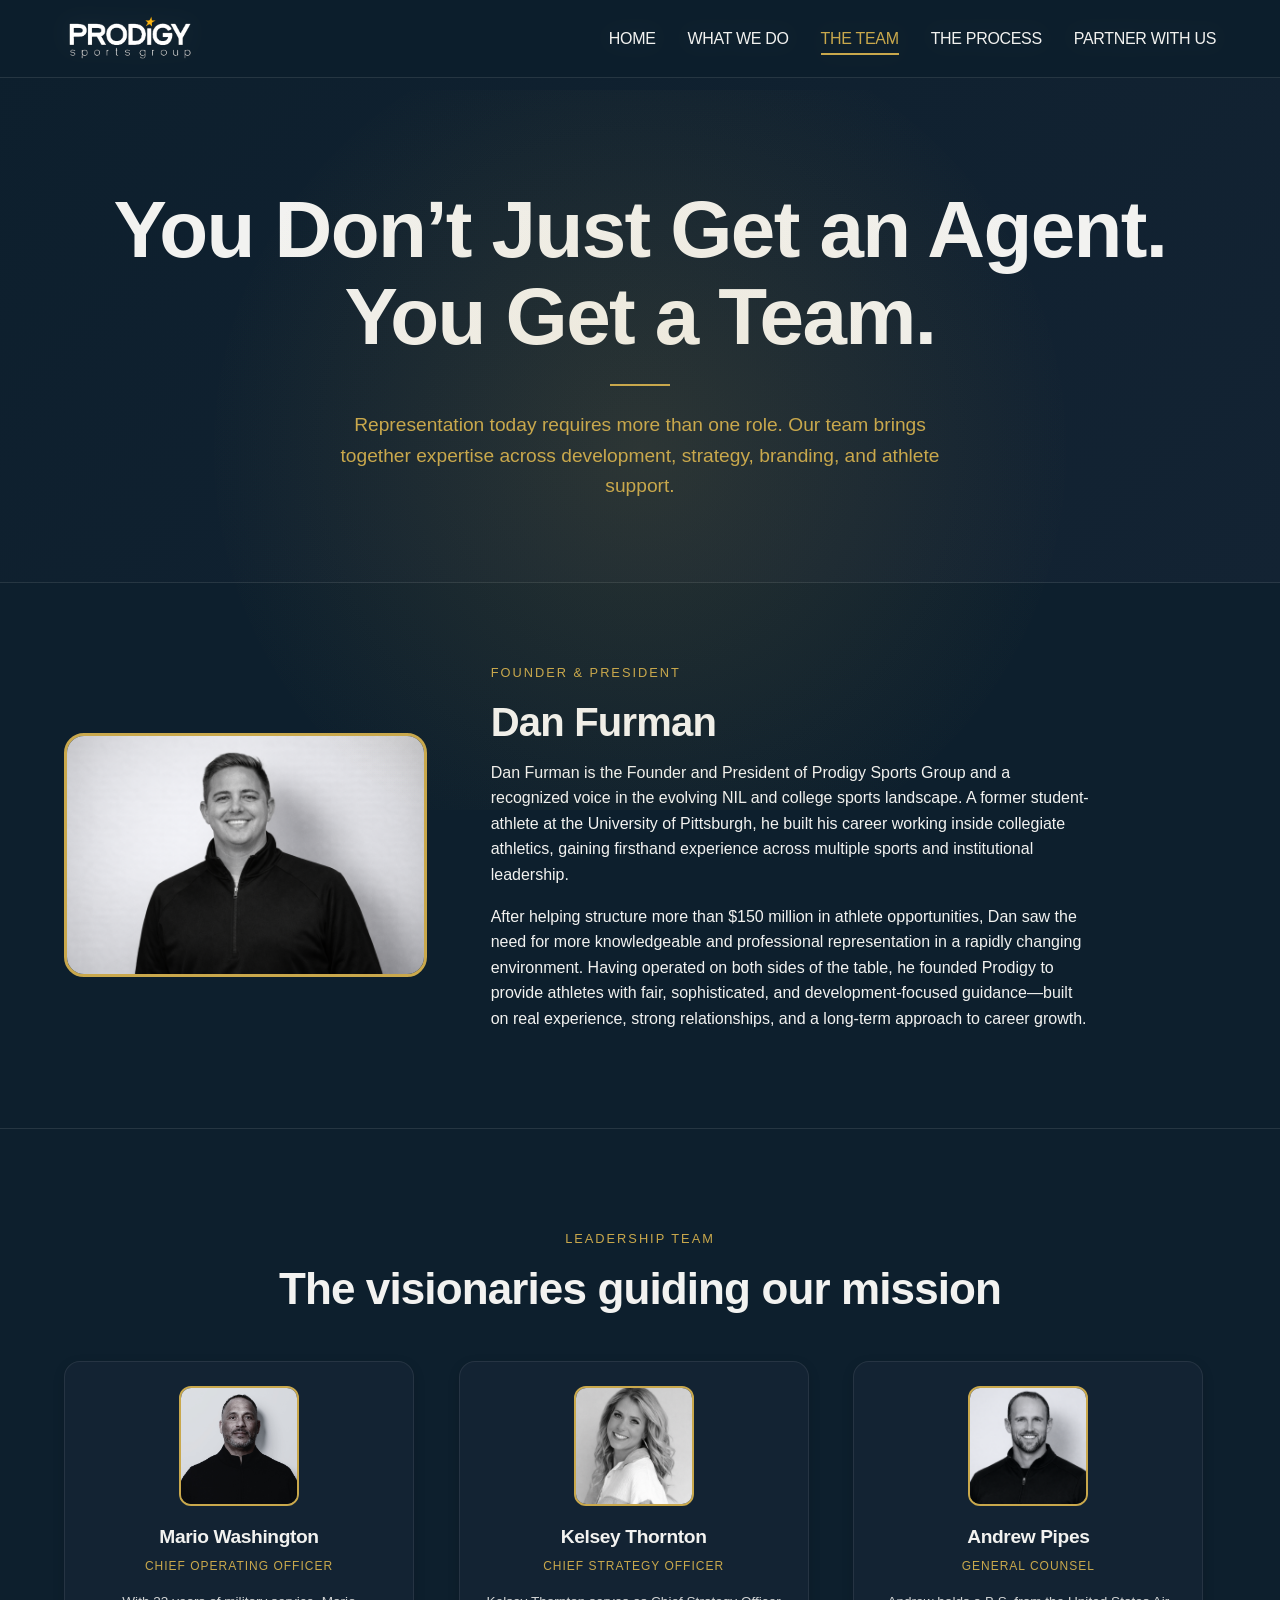
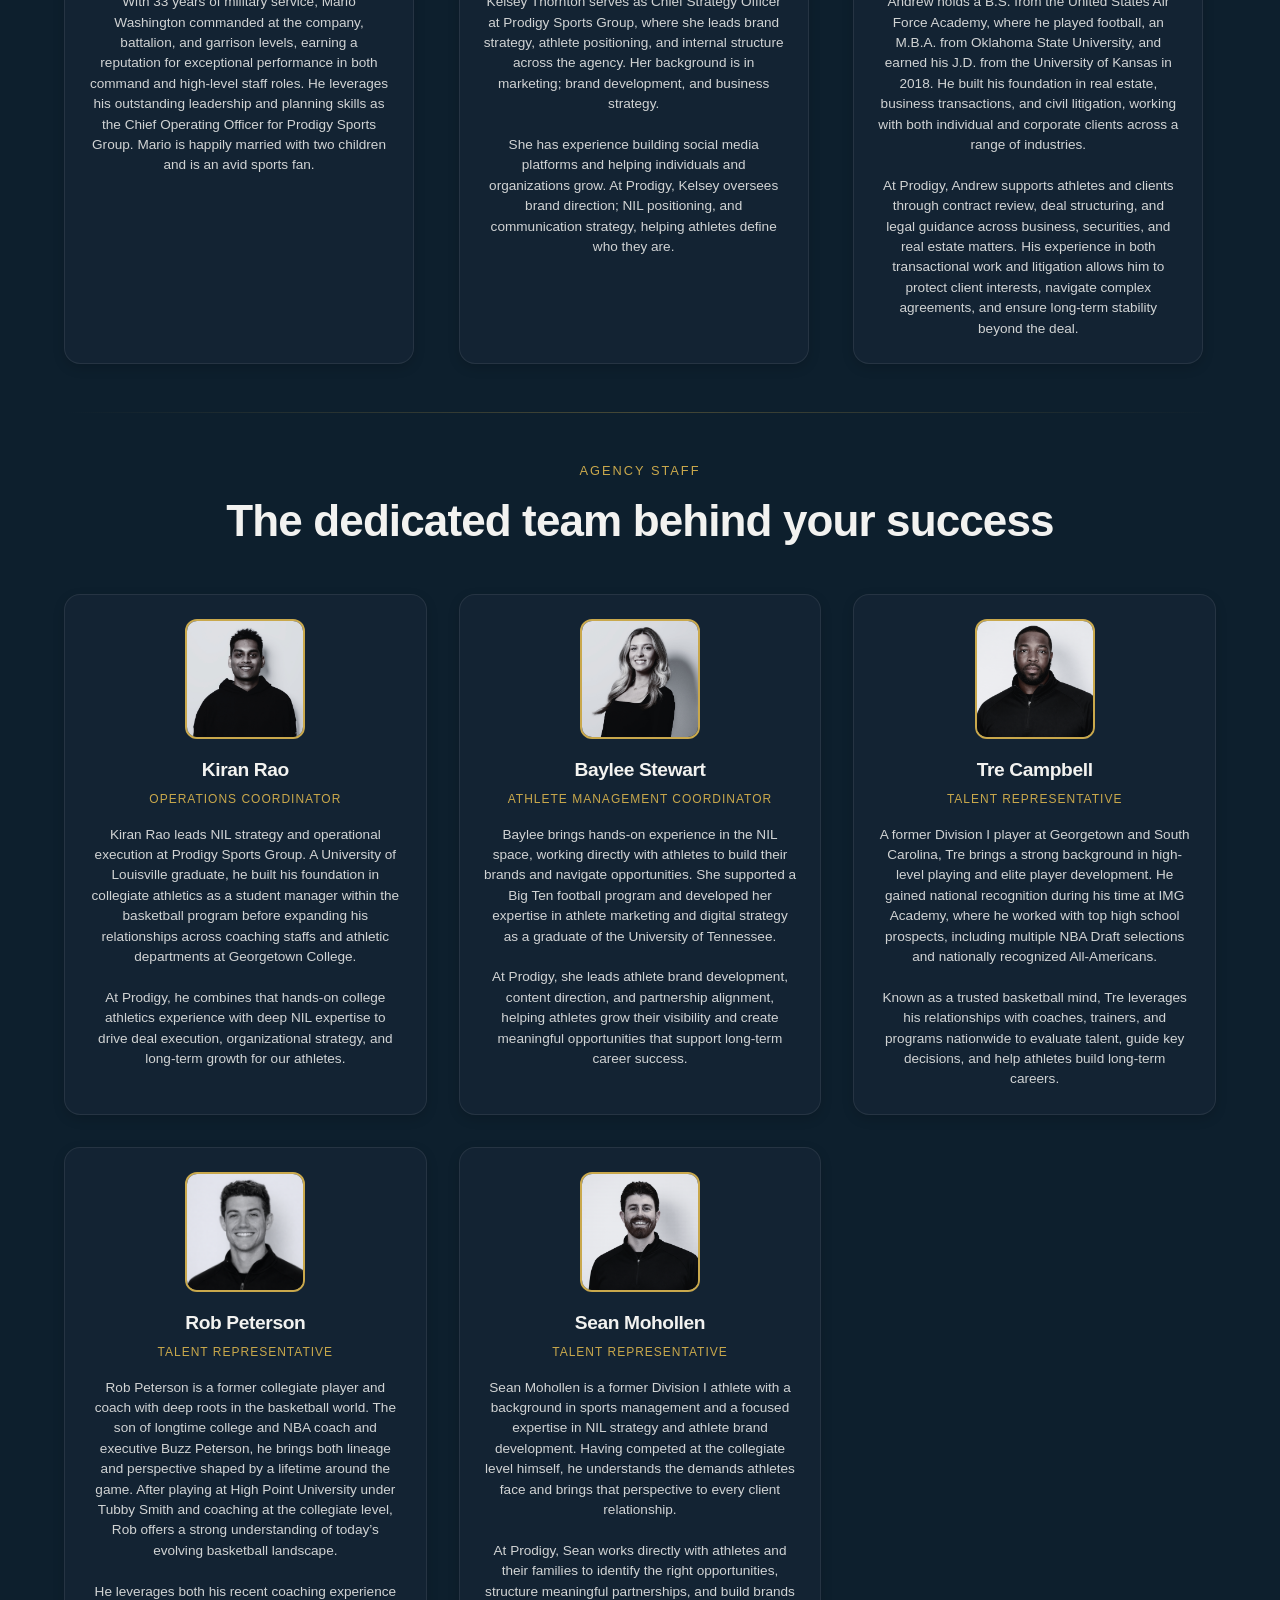
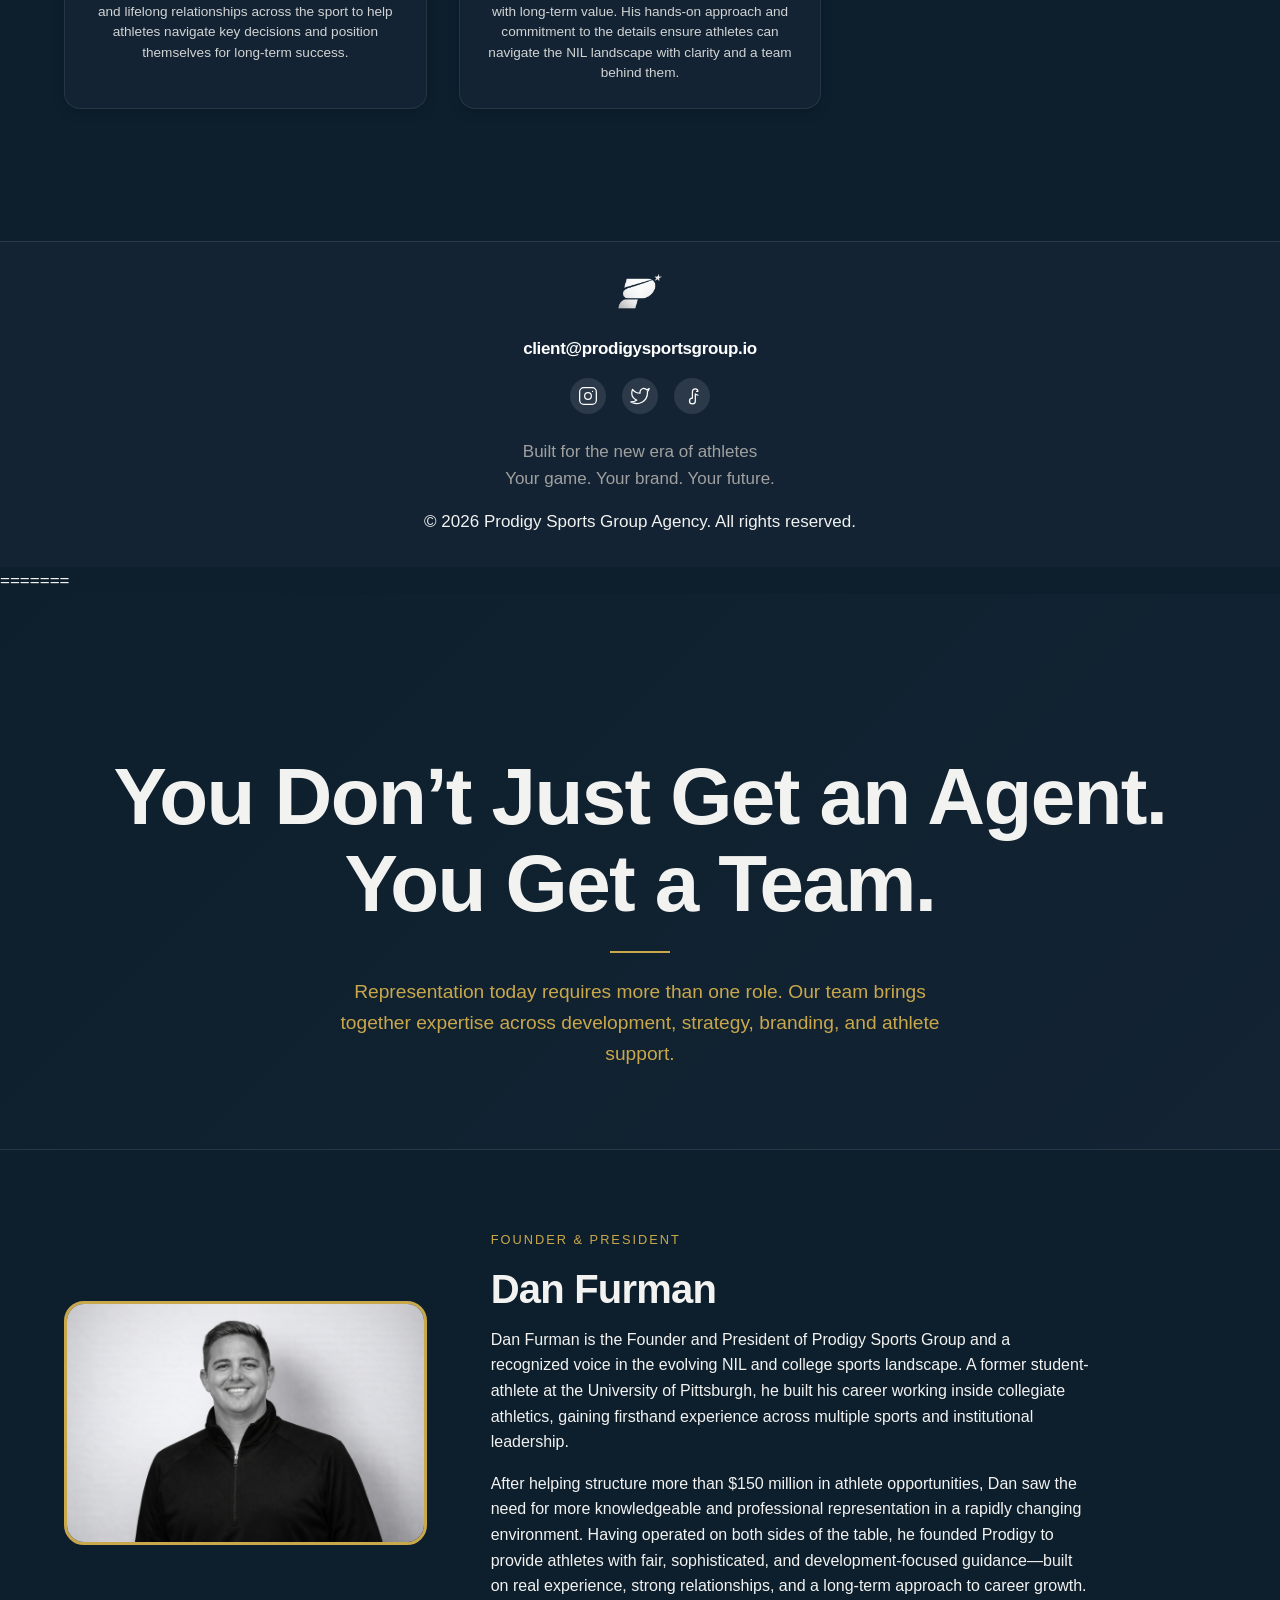
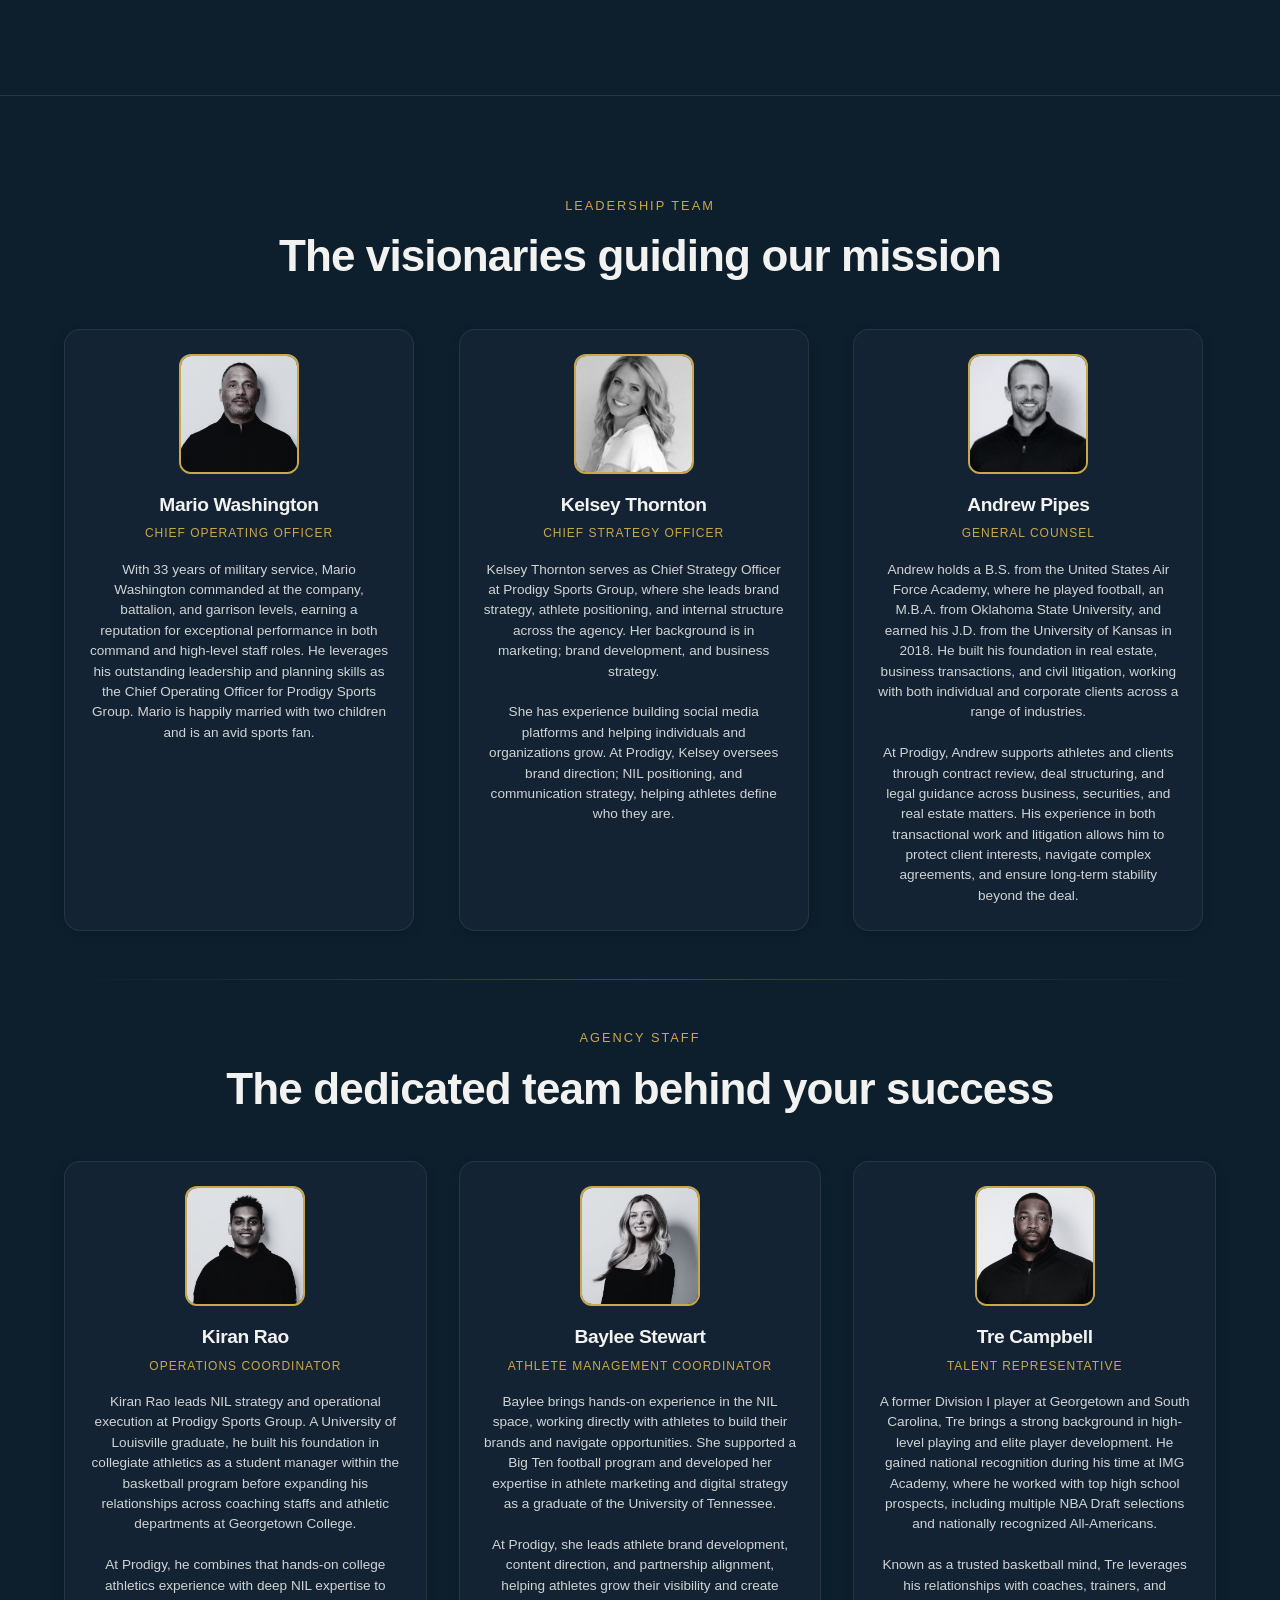
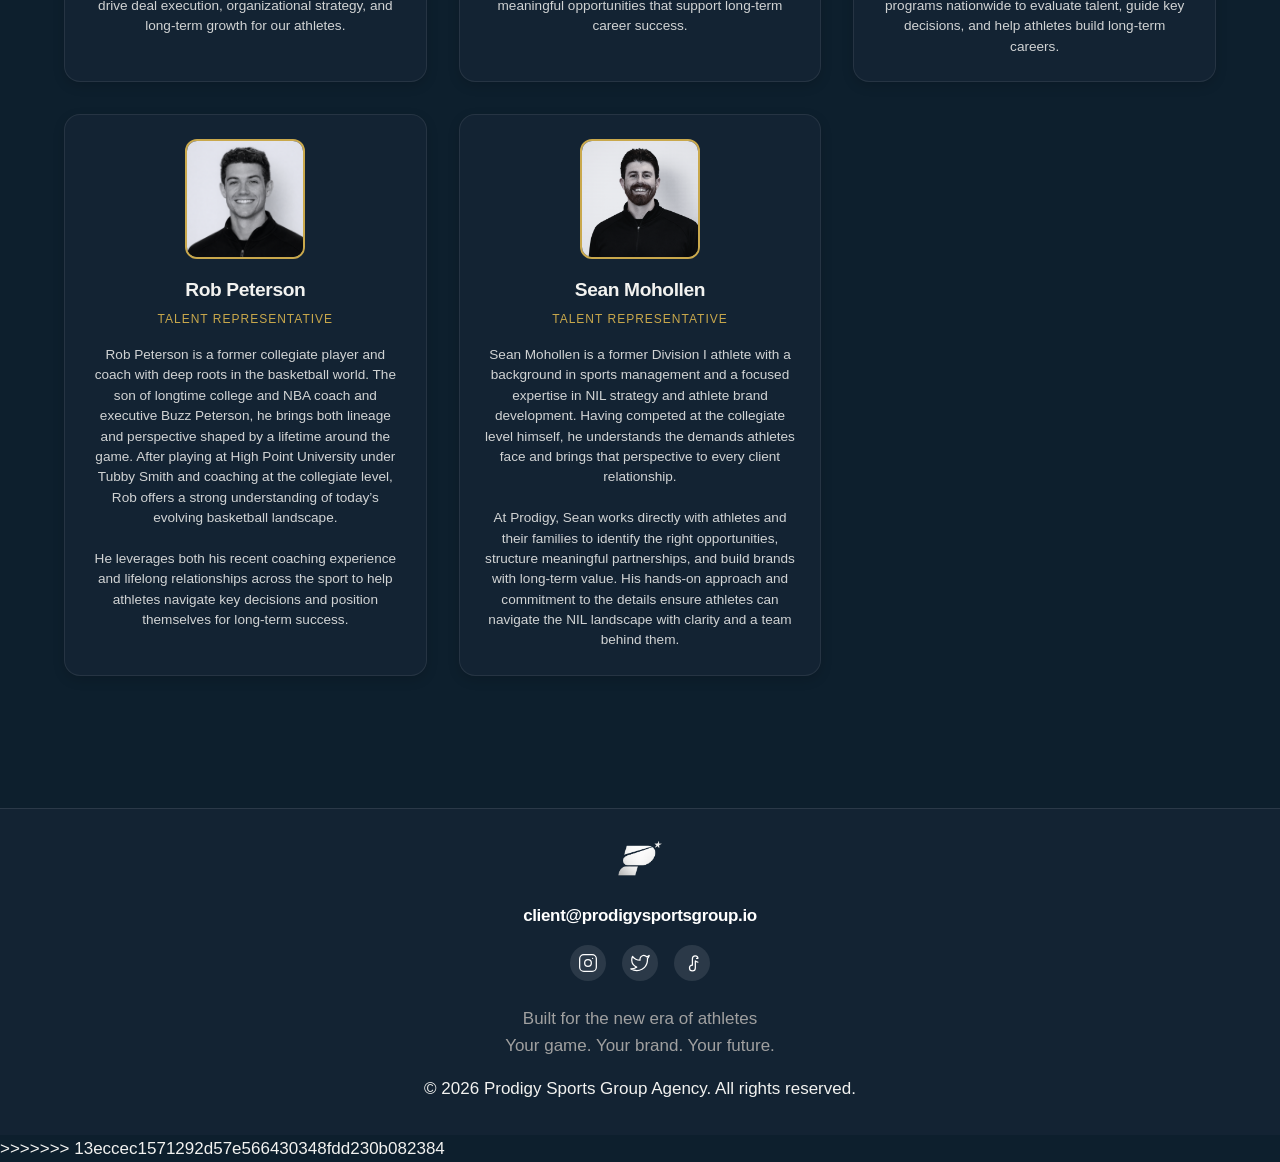
==== commit 30a0cff8: "Update about.html" ====
--- a/about.html
+++ b/about.html
@@ -1,3 +1,4 @@
+<<<<<<< HEAD
 ﻿<!DOCTYPE html>
 <html lang="en">
 <head>
@@ -248,4 +249,256 @@
     </footer>
     <script src="JavaScript/script.js"></script>
 </body>
+=======
+﻿<!DOCTYPE html>
+<html lang="en">
+<head>
+    <meta charset="UTF-8">
+    <meta name="viewport" content="width=device-width, initial-scale=1.0">
+    <title>The Team</title>
+    <link href="https://api.fontshare.com/v2/css?f[]=cabinet-grotesk@800,700,500&f[]=manrope@400,500,600,700&display=swap" rel="stylesheet">
+    <link rel="stylesheet" href="css/styles.css">
+</head>
+<body>
+
+    <!--  SITE HEADER & NAVIGATION  -->
+    <header>
+        <nav class="navbar">
+            <a href="index.html" class="logo">
+                <img src="images/logo.png" alt="Prodigy" class="logo-img">
+            </a>
+            <ul class="nav-menu">
+                <li><a href="index.html">HOME</a></li>
+                <li><a href="What.html">WHAT WE DO</a></li>
+                <li><a href="about.html" class="active">THE TEAM</a></li>
+                <li><a href="process.html">THE PROCESS</a></li>
+                <li><a href="contact.html">PARTNER WITH US</a></li>
+            </ul>
+            <button class="menu-toggle" aria-label="Toggle menu">
+                <span></span>
+                <span></span>
+                <span></span>
+            </button>
+        </nav>
+    </header>
+
+    <main>
+        <section class="page-header">
+            <h1>You Don’t Just Get an Agent. You Get a Team.</h1>
+            <div class="hero-divider"></div>
+            <p>
+                Representation today requires more than one role.
+                Our team brings together expertise across development, strategy, branding, and athlete support.
+            </p>
+        </section>
+
+        <!-- Founder / CEO Section -->
+        <section class="founder-section">
+            <div class="founder-container">
+                <div class="founder-image">
+                    <img src="images/DanFurman.jpg" alt="Dan Furman">
+                </div>
+                <div class="founder-content">
+                    <span class="section-tag">FOUNDER & President</span>
+                    <h2>Dan Furman</h2>
+                    <div class="founder-bio">
+                        <p>Dan Furman is the Founder and President of Prodigy Sports Group and a recognized voice in the evolving NIL and college sports landscape. A former student-athlete at the University of Pittsburgh, he built his career working inside collegiate athletics, gaining firsthand experience across multiple sports and institutional leadership.</p>
+                        <p>After helping structure more than $150 million in athlete opportunities, Dan saw the need for more knowledgeable and professional representation in a rapidly changing environment. Having operated on both sides of the table, he founded Prodigy to provide athletes with fair, sophisticated, and development-focused guidance—built on real experience, strong relationships, and a long-term approach to career growth.</p>
+                    </div>
+                </div>
+            </div>
+        </section>
+
+        <!-- Our Team Section - Static Grid with Leadership & Staff Differentiation -->
+        <section class="team-grid-section">
+            <div class="team-container">
+
+                <!-- Leadership Team -->
+                <div class="team-category">
+                    <div class="team-header">
+                        <span class="section-tag">LEADERSHIP TEAM</span>
+                        <h2>The visionaries guiding our mission</h2>
+                    </div>
+                    <div class="team-grid">
+                        <!-- Leadership Team Member 1 -->
+                        <div class="team-card leadership-card">
+                            <div class="team-image">
+                                <img src="images/MarioWashington.png" alt="Mario Washington">
+                            </div>
+                            <h3>Mario Washington</h3>
+                            <p class="team-title">Chief Operating Officer</p>
+                            <div class="team-bio">
+                                <p>With 33 years of military service, Mario Washington commanded at the company, battalion, and garrison levels, earning a reputation for exceptional performance in both command and high-level staff roles. He leverages his outstanding leadership and planning skills as the Chief Operating Officer for Prodigy Sports Group. Mario is happily married with two children and is an avid sports fan.</p>
+                            </div>
+                        </div>
+
+                        <!-- Leadership Team Member 2 -->
+                        <div class="team-card leadership-card">
+                            <div class="team-image">
+                                <img src="images/KelseyThornton.png" alt="Kelsey Thornton">
+                            </div>
+                            <h3>Kelsey Thornton</h3>
+                            <p class="team-title">Chief Strategy Officer</p>
+                            <div class="team-bio">
+                                <p>
+                                    Kelsey Thornton serves as Chief Strategy Officer at Prodigy Sports Group, where she leads brand strategy, athlete positioning, and internal structure across the agency. Her background is in marketing; brand development, and business strategy.
+                                    <br><br>
+                                    She has experience building social media platforms and helping individuals and organizations grow. At Prodigy, Kelsey oversees brand direction; NIL positioning, and communication strategy, helping athletes define who they are.
+                                </p>
+                            </div>
+                        </div>
+
+                        <!-- Leadership Team Member 3  -->
+                        <div class="team-card leadership-card">
+                            <div class="team-image">
+                                <img src="images/AndrewPipes.png" alt="Andrew Pipes">
+                            </div>
+                            <h3>Andrew Pipes</h3>
+                            <p class="team-title">General Counsel</p>
+                            <div class="team-bio">
+                                <p>
+                                    Andrew holds a B.S. from the United States Air Force Academy, where he played football, an M.B.A. from Oklahoma State University, and earned his J.D. from the University of Kansas in 2018. He built his foundation in real estate, business transactions, and civil litigation, working with both individual and corporate clients across a range of industries.
+                                    <br><br>
+                                    At Prodigy, Andrew supports athletes and clients through contract review, deal structuring, and legal guidance across business, securities, and real estate matters. His experience in both transactional work and litigation allows him to protect client interests, navigate complex agreements, and ensure long-term stability beyond the deal.
+                                </p>
+                             </div>
+                        </div>
+                    </div>
+                </div>
+            </div>
+        
+
+            <div class="team-category-divider"></div>
+
+            <!-- Agency Staff -->
+            <div class="team-category">
+                <div class="team-header">
+                    <span class="section-tag">AGENCY STAFF</span>
+                    <h2>The dedicated team behind your success</h2>
+                </div>
+                <div class="team-grid">
+                    <!-- Staff Member 1 -->
+                    <div class="team-card staff-card">
+                        <div class="team-image">
+                            <img src="images/KiranRao.png" alt="Kiran Rao">
+                        </div>
+                        <h3>Kiran Rao</h3>
+                        <p class="team-title">Operations Coordinator</p>
+                        <div class="team-bio">
+                            <p>
+                                Kiran Rao leads NIL strategy and operational execution at Prodigy Sports Group. A University of Louisville graduate, he built his foundation in collegiate athletics as a student manager within the basketball program before expanding his relationships across coaching staffs and athletic departments at Georgetown College.
+                                <br><br>
+                                At Prodigy, he combines that hands-on college athletics experience with deep NIL expertise to drive deal execution, organizational strategy, and long-term growth for our athletes.
+                            </p>
+                        </div>
+                    </div>
+
+                    <!-- Staff Member 2 -->
+                    <div class="team-card staff-card">
+                        <div class="team-image">
+                            <img src="images/BayleeStewart.png" alt="Baylee Stewart">
+                        </div>
+                        <h3>Baylee Stewart</h3>
+                        <p class="team-title">Athlete Management Coordinator</p>
+                        <div class="team-bio">
+                            <p>
+                                Baylee brings hands-on experience in the NIL space, working directly with athletes to build their brands and navigate opportunities. She supported a Big Ten football program and developed her expertise in athlete marketing and digital strategy as a graduate of the University of Tennessee.
+                                <br><br>At Prodigy, she leads athlete brand development, content direction, and partnership alignment, helping athletes grow their visibility and create meaningful opportunities that support long-term career success.
+                            </p>
+                        </div>
+                    </div>
+
+                    <!-- Staff Member 3 -->
+                    <div class="team-card staff-card">
+                        <div class="team-image">
+                            <img src="images/TreCampbell.png" alt="Tre Campbell">
+                        </div>
+                        <h3>Tre Campbell</h3>
+                        <p class="team-title">Talent Representative</p>
+                        <div class="team-bio">
+                            <p>
+                                A former Division I player at Georgetown and South Carolina, Tre brings a strong background in high-level playing and elite player development. He gained national recognition during his time at IMG Academy, where he worked with top high school prospects, including multiple NBA Draft selections and nationally recognized All-Americans.
+                                <br><br>Known as a trusted basketball mind, Tre leverages his relationships with coaches, trainers, and programs nationwide to evaluate talent, guide key decisions, and help athletes build long-term careers.
+                            </p>
+                        </div>
+                    </div>
+
+                    <!-- Staff Member 4 -->
+                    <div class="team-card staff-card">
+                        <div class="team-image">
+                            <img src="images/RobPeterson.png" alt="Rob Peterson">
+                        </div>
+                        <h3>Rob Peterson</h3>
+                        <p class="team-title">Talent Representative</p>
+                        <div class="team-bio">
+                            <p>
+                                Rob Peterson is a former collegiate player and coach with deep roots in the basketball world. The son of longtime college and NBA coach and executive Buzz Peterson, he brings both lineage and perspective shaped by a lifetime around the game.
+                                After playing at High Point University under Tubby Smith and coaching at the collegiate level, Rob offers a strong understanding of today’s evolving basketball landscape. <br><br>He leverages both his recent coaching experience and lifelong relationships across the sport to help athletes navigate key decisions and position themselves for long-term success.
+                            </p>
+                        </div>
+                    </div>
+
+                    <!-- Staff Member 5 -->
+                    <div class="team-card staff-card">
+                        <div class="team-image">
+                            <img src="images/SeanMohollen.png" alt="Sean Mohollen">
+                        </div>
+                        <h3>Sean Mohollen</h3>
+                        <p class="team-title">Talent Representative</p>
+                        <div class="team-bio">
+                            <p>
+                                Sean Mohollen is a former Division I athlete with a background in sports management and a focused expertise in NIL strategy and athlete brand development. Having competed at the collegiate level himself, he understands the demands athletes face and brings that perspective to every client relationship.
+                                <br><br>
+                                At Prodigy, Sean works directly with athletes and their families to identify the right opportunities, structure meaningful partnerships, and build brands with long-term value. His hands-on approach and commitment to the details ensure athletes can navigate the NIL landscape with clarity and a team behind them.
+                            </p>
+                        </div>
+                    </div>
+                </div>
+            </div>
+
+
+        </section>
+    </main>
+
+    <footer>
+        <div class="footer-container">
+            <div class="logo-img">
+                <img src="images/logo2.PNG" alt="Prodigy" class="footer-logo-img">
+            </div>
+            <div class="footer-contact">
+                <a href="mailto:client@prodigysportsgroup.io" class="footer-email">client@prodigysportsgroup.io</a>
+            </div>
+            <div class="footer-social">
+                <a href="https://www.instagram.com/prodigysportsgroup_" target="_blank" class="social-link-footer" aria-label="Instagram">
+                    <svg width="20" height="20" viewBox="0 0 24 24" fill="none" xmlns="http://www.w3.org/2000/svg">
+                        <path d="M17 2H7C4.2 2 2 4.2 2 7V17C2 19.8 4.2 22 7 22H17C19.8 22 22 19.8 22 17V7C22 4.2 19.8 2 17 2Z" stroke="currentColor" stroke-width="1.5" stroke-linecap="round" stroke-linejoin="round" />
+                        <path d="M12 16C14.2091 16 16 14.2091 16 12C16 9.79086 14.2091 8 12 8C9.79086 8 8 9.79086 8 12C8 14.2091 9.79086 16 12 16Z" stroke="currentColor" stroke-width="1.5" stroke-linecap="round" stroke-linejoin="round" />
+                        <path d="M17.5 6.5H17.51" stroke="currentColor" stroke-width="1.5" stroke-linecap="round" stroke-linejoin="round" />
+                    </svg>
+                </a>
+                <a href="https://x.com/ProdigySG_" target="_blank" class="social-link-footer" aria-label="Twitter">
+                    <svg width="20" height="20" viewBox="0 0 24 24" fill="none" xmlns="http://www.w3.org/2000/svg">
+                        <path d="M23 3C22.0424 3.675 20.9821 4.192 19.86 4.53C19.2577 3.837 18.4573 3.346 17.567 3.1239C16.6767 2.9019 15.7395 2.9602 14.8821 3.2915C14.0247 3.6228 13.2884 4.2111 12.773 4.986C12.2575 5.7609 11.9877 6.6836 12 7.62V8.62C10.2426 8.666 8.50127 8.276 6.93101 7.4855C5.36074 6.695 4.01032 5.5325 3 4.12C3 4.12 -1 13 8 17C5.94053 18.398 3.48716 19.099 1 19C10 24 21 19 21 7.5C20.9991 7.2215 20.9723 6.94364 20.92 6.67C21.9406 5.6635 22.6608 4.3927 23 3Z" stroke="currentColor" stroke-width="1.5" stroke-linecap="round" stroke-linejoin="round" />
+                    </svg>
+                </a>
+                <a href="https://www.tiktok.com/@prodigysportsgroup" target="_blank" class="social-link-footer" aria-label="TikTok">
+                    <svg width="20" height="20" viewBox="0 0 24 24" fill="none" xmlns="http://www.w3.org/2000/svg">
+                        <path d="M17.5 6.5C17.5 6.5 18 6.5 19 6.5C19 6.5 19 6.5 19 5.5C19 5.5 19 5.5 18.5 4.5C18.5 4.5 17.5 3.5 16 3.5C14 3.5 12.5 5 12.5 7V14" stroke="currentColor" stroke-width="1.5" stroke-linecap="round" stroke-linejoin="round" />
+                        <path d="M12.5 14.5C10.5 14.5 9 16 9 18C9 20 10.5 21.5 12.5 21.5C14.5 21.5 16 20 16 18V9.5C17 10.5 18 11 19 11" stroke="currentColor" stroke-width="1.5" stroke-linecap="round" stroke-linejoin="round" />
+                    </svg>
+                </a>
+            </div>
+            <div class="footer-text">
+                <p>
+                    Built for the new era of athletes
+                    <br />
+                    Your game. Your brand. Your future.
+                </p>
+            </div>
+            <p>&copy; 2026 Prodigy Sports Group Agency. All rights reserved.</p>
+        </div>
+    </footer>
+    <script src="JavaScript/script.js"></script>
+</body>
+>>>>>>> 13eccec1571292d57e566430348fdd230b082384
 </html>
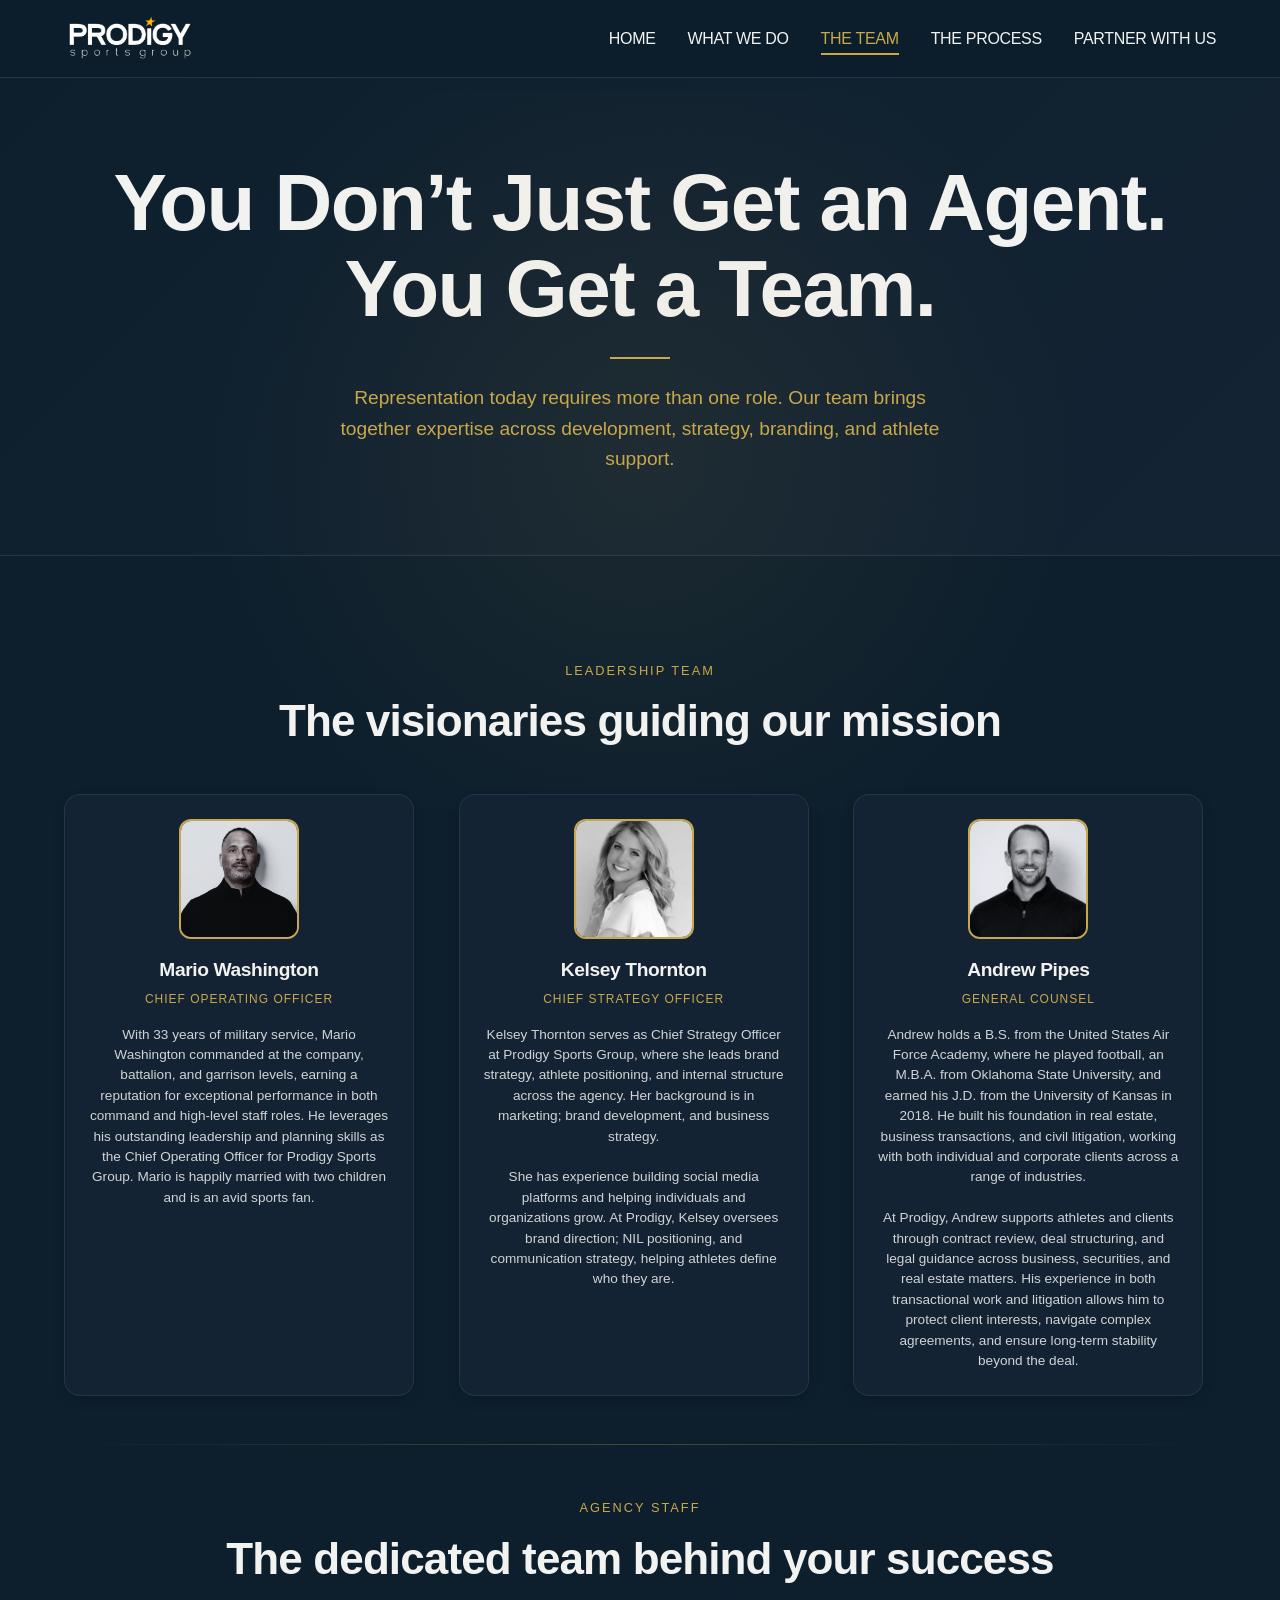
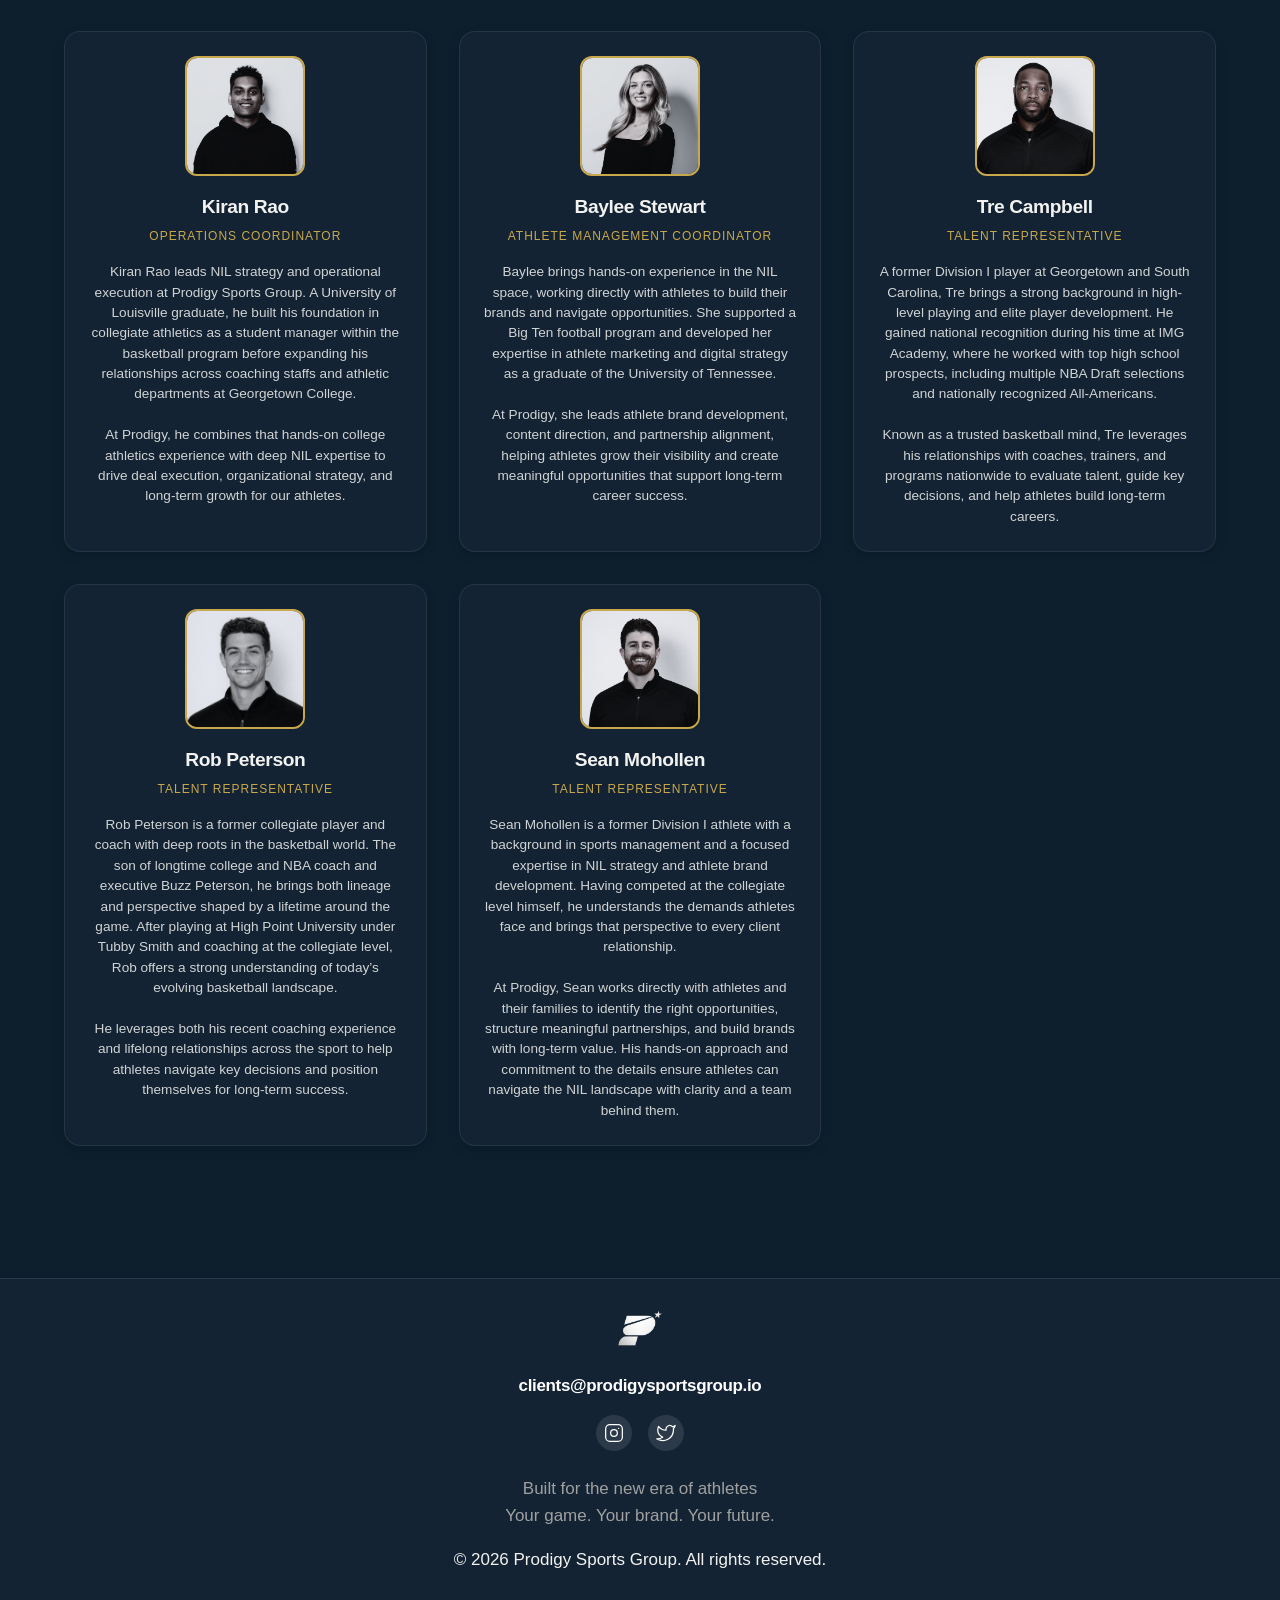
==== commit 9efe23ac: "Update about.html" ====
--- a/about.html
+++ b/about.html
@@ -1,5 +1,4 @@
-<<<<<<< HEAD
-﻿<!DOCTYPE html>
+<!DOCTYPE html>
 <html lang="en">
 <head>
     <meta charset="UTF-8">
@@ -41,24 +40,8 @@
             </p>
         </section>
 
-        <!-- Founder / CEO Section -->
-        <section class="founder-section">
-            <div class="founder-container">
-                <div class="founder-image">
-                    <img src="images/DanFurman.jpg" alt="Dan Furman">
-                </div>
-                <div class="founder-content">
-                    <span class="section-tag">FOUNDER & President</span>
-                    <h2>Dan Furman</h2>
-                    <div class="founder-bio">
-                        <p>Dan Furman is the Founder and President of Prodigy Sports Group and a recognized voice in the evolving NIL and college sports landscape. A former student-athlete at the University of Pittsburgh, he built his career working inside collegiate athletics, gaining firsthand experience across multiple sports and institutional leadership.</p>
-                        <p>After helping structure more than $150 million in athlete opportunities, Dan saw the need for more knowledgeable and professional representation in a rapidly changing environment. Having operated on both sides of the table, he founded Prodigy to provide athletes with fair, sophisticated, and development-focused guidance—built on real experience, strong relationships, and a long-term approach to career growth.</p>
-                    </div>
-                </div>
-            </div>
-        </section>
-
-        <!-- Our Team Section - Static Grid with Leadership & Staff Differentiation -->
+
+        <!-- Our Team Section -->
         <section class="team-grid-section">
             <div class="team-container">
 
@@ -215,7 +198,7 @@
                 <img src="images/logo2.PNG" alt="Prodigy" class="footer-logo-img">
             </div>
             <div class="footer-contact">
-                <a href="mailto:client@prodigysportsgroup.io" class="footer-email">client@prodigysportsgroup.io</a>
+                <a href="mailto:client@prodigysportsgroup.io" class="footer-email">clients@prodigysportsgroup.io</a>
             </div>
             <div class="footer-social">
                 <a href="https://www.instagram.com/prodigysportsgroup_" target="_blank" class="social-link-footer" aria-label="Instagram">
@@ -230,12 +213,6 @@
                         <path d="M23 3C22.0424 3.675 20.9821 4.192 19.86 4.53C19.2577 3.837 18.4573 3.346 17.567 3.1239C16.6767 2.9019 15.7395 2.9602 14.8821 3.2915C14.0247 3.6228 13.2884 4.2111 12.773 4.986C12.2575 5.7609 11.9877 6.6836 12 7.62V8.62C10.2426 8.666 8.50127 8.276 6.93101 7.4855C5.36074 6.695 4.01032 5.5325 3 4.12C3 4.12 -1 13 8 17C5.94053 18.398 3.48716 19.099 1 19C10 24 21 19 21 7.5C20.9991 7.2215 20.9723 6.94364 20.92 6.67C21.9406 5.6635 22.6608 4.3927 23 3Z" stroke="currentColor" stroke-width="1.5" stroke-linecap="round" stroke-linejoin="round" />
                     </svg>
                 </a>
-                <a href="https://www.tiktok.com/@prodigysportsgroup" target="_blank" class="social-link-footer" aria-label="TikTok">
-                    <svg width="20" height="20" viewBox="0 0 24 24" fill="none" xmlns="http://www.w3.org/2000/svg">
-                        <path d="M17.5 6.5C17.5 6.5 18 6.5 19 6.5C19 6.5 19 6.5 19 5.5C19 5.5 19 5.5 18.5 4.5C18.5 4.5 17.5 3.5 16 3.5C14 3.5 12.5 5 12.5 7V14" stroke="currentColor" stroke-width="1.5" stroke-linecap="round" stroke-linejoin="round" />
-                        <path d="M12.5 14.5C10.5 14.5 9 16 9 18C9 20 10.5 21.5 12.5 21.5C14.5 21.5 16 20 16 18V9.5C17 10.5 18 11 19 11" stroke="currentColor" stroke-width="1.5" stroke-linecap="round" stroke-linejoin="round" />
-                    </svg>
-                </a>
             </div>
             <div class="footer-text">
                 <p>
@@ -244,261 +221,9 @@
                     Your game. Your brand. Your future.
                 </p>
             </div>
-            <p>&copy; 2026 Prodigy Sports Group Agency. All rights reserved.</p>
+            <p>&copy; 2026 Prodigy Sports Group. All rights reserved.</p>
         </div>
     </footer>
     <script src="JavaScript/script.js"></script>
 </body>
-=======
-﻿<!DOCTYPE html>
-<html lang="en">
-<head>
-    <meta charset="UTF-8">
-    <meta name="viewport" content="width=device-width, initial-scale=1.0">
-    <title>The Team</title>
-    <link href="https://api.fontshare.com/v2/css?f[]=cabinet-grotesk@800,700,500&f[]=manrope@400,500,600,700&display=swap" rel="stylesheet">
-    <link rel="stylesheet" href="css/styles.css">
-</head>
-<body>
-
-    <!--  SITE HEADER & NAVIGATION  -->
-    <header>
-        <nav class="navbar">
-            <a href="index.html" class="logo">
-                <img src="images/logo.png" alt="Prodigy" class="logo-img">
-            </a>
-            <ul class="nav-menu">
-                <li><a href="index.html">HOME</a></li>
-                <li><a href="What.html">WHAT WE DO</a></li>
-                <li><a href="about.html" class="active">THE TEAM</a></li>
-                <li><a href="process.html">THE PROCESS</a></li>
-                <li><a href="contact.html">PARTNER WITH US</a></li>
-            </ul>
-            <button class="menu-toggle" aria-label="Toggle menu">
-                <span></span>
-                <span></span>
-                <span></span>
-            </button>
-        </nav>
-    </header>
-
-    <main>
-        <section class="page-header">
-            <h1>You Don’t Just Get an Agent. You Get a Team.</h1>
-            <div class="hero-divider"></div>
-            <p>
-                Representation today requires more than one role.
-                Our team brings together expertise across development, strategy, branding, and athlete support.
-            </p>
-        </section>
-
-        <!-- Founder / CEO Section -->
-        <section class="founder-section">
-            <div class="founder-container">
-                <div class="founder-image">
-                    <img src="images/DanFurman.jpg" alt="Dan Furman">
-                </div>
-                <div class="founder-content">
-                    <span class="section-tag">FOUNDER & President</span>
-                    <h2>Dan Furman</h2>
-                    <div class="founder-bio">
-                        <p>Dan Furman is the Founder and President of Prodigy Sports Group and a recognized voice in the evolving NIL and college sports landscape. A former student-athlete at the University of Pittsburgh, he built his career working inside collegiate athletics, gaining firsthand experience across multiple sports and institutional leadership.</p>
-                        <p>After helping structure more than $150 million in athlete opportunities, Dan saw the need for more knowledgeable and professional representation in a rapidly changing environment. Having operated on both sides of the table, he founded Prodigy to provide athletes with fair, sophisticated, and development-focused guidance—built on real experience, strong relationships, and a long-term approach to career growth.</p>
-                    </div>
-                </div>
-            </div>
-        </section>
-
-        <!-- Our Team Section - Static Grid with Leadership & Staff Differentiation -->
-        <section class="team-grid-section">
-            <div class="team-container">
-
-                <!-- Leadership Team -->
-                <div class="team-category">
-                    <div class="team-header">
-                        <span class="section-tag">LEADERSHIP TEAM</span>
-                        <h2>The visionaries guiding our mission</h2>
-                    </div>
-                    <div class="team-grid">
-                        <!-- Leadership Team Member 1 -->
-                        <div class="team-card leadership-card">
-                            <div class="team-image">
-                                <img src="images/MarioWashington.png" alt="Mario Washington">
-                            </div>
-                            <h3>Mario Washington</h3>
-                            <p class="team-title">Chief Operating Officer</p>
-                            <div class="team-bio">
-                                <p>With 33 years of military service, Mario Washington commanded at the company, battalion, and garrison levels, earning a reputation for exceptional performance in both command and high-level staff roles. He leverages his outstanding leadership and planning skills as the Chief Operating Officer for Prodigy Sports Group. Mario is happily married with two children and is an avid sports fan.</p>
-                            </div>
-                        </div>
-
-                        <!-- Leadership Team Member 2 -->
-                        <div class="team-card leadership-card">
-                            <div class="team-image">
-                                <img src="images/KelseyThornton.png" alt="Kelsey Thornton">
-                            </div>
-                            <h3>Kelsey Thornton</h3>
-                            <p class="team-title">Chief Strategy Officer</p>
-                            <div class="team-bio">
-                                <p>
-                                    Kelsey Thornton serves as Chief Strategy Officer at Prodigy Sports Group, where she leads brand strategy, athlete positioning, and internal structure across the agency. Her background is in marketing; brand development, and business strategy.
-                                    <br><br>
-                                    She has experience building social media platforms and helping individuals and organizations grow. At Prodigy, Kelsey oversees brand direction; NIL positioning, and communication strategy, helping athletes define who they are.
-                                </p>
-                            </div>
-                        </div>
-
-                        <!-- Leadership Team Member 3  -->
-                        <div class="team-card leadership-card">
-                            <div class="team-image">
-                                <img src="images/AndrewPipes.png" alt="Andrew Pipes">
-                            </div>
-                            <h3>Andrew Pipes</h3>
-                            <p class="team-title">General Counsel</p>
-                            <div class="team-bio">
-                                <p>
-                                    Andrew holds a B.S. from the United States Air Force Academy, where he played football, an M.B.A. from Oklahoma State University, and earned his J.D. from the University of Kansas in 2018. He built his foundation in real estate, business transactions, and civil litigation, working with both individual and corporate clients across a range of industries.
-                                    <br><br>
-                                    At Prodigy, Andrew supports athletes and clients through contract review, deal structuring, and legal guidance across business, securities, and real estate matters. His experience in both transactional work and litigation allows him to protect client interests, navigate complex agreements, and ensure long-term stability beyond the deal.
-                                </p>
-                             </div>
-                        </div>
-                    </div>
-                </div>
-            </div>
-        
-
-            <div class="team-category-divider"></div>
-
-            <!-- Agency Staff -->
-            <div class="team-category">
-                <div class="team-header">
-                    <span class="section-tag">AGENCY STAFF</span>
-                    <h2>The dedicated team behind your success</h2>
-                </div>
-                <div class="team-grid">
-                    <!-- Staff Member 1 -->
-                    <div class="team-card staff-card">
-                        <div class="team-image">
-                            <img src="images/KiranRao.png" alt="Kiran Rao">
-                        </div>
-                        <h3>Kiran Rao</h3>
-                        <p class="team-title">Operations Coordinator</p>
-                        <div class="team-bio">
-                            <p>
-                                Kiran Rao leads NIL strategy and operational execution at Prodigy Sports Group. A University of Louisville graduate, he built his foundation in collegiate athletics as a student manager within the basketball program before expanding his relationships across coaching staffs and athletic departments at Georgetown College.
-                                <br><br>
-                                At Prodigy, he combines that hands-on college athletics experience with deep NIL expertise to drive deal execution, organizational strategy, and long-term growth for our athletes.
-                            </p>
-                        </div>
-                    </div>
-
-                    <!-- Staff Member 2 -->
-                    <div class="team-card staff-card">
-                        <div class="team-image">
-                            <img src="images/BayleeStewart.png" alt="Baylee Stewart">
-                        </div>
-                        <h3>Baylee Stewart</h3>
-                        <p class="team-title">Athlete Management Coordinator</p>
-                        <div class="team-bio">
-                            <p>
-                                Baylee brings hands-on experience in the NIL space, working directly with athletes to build their brands and navigate opportunities. She supported a Big Ten football program and developed her expertise in athlete marketing and digital strategy as a graduate of the University of Tennessee.
-                                <br><br>At Prodigy, she leads athlete brand development, content direction, and partnership alignment, helping athletes grow their visibility and create meaningful opportunities that support long-term career success.
-                            </p>
-                        </div>
-                    </div>
-
-                    <!-- Staff Member 3 -->
-                    <div class="team-card staff-card">
-                        <div class="team-image">
-                            <img src="images/TreCampbell.png" alt="Tre Campbell">
-                        </div>
-                        <h3>Tre Campbell</h3>
-                        <p class="team-title">Talent Representative</p>
-                        <div class="team-bio">
-                            <p>
-                                A former Division I player at Georgetown and South Carolina, Tre brings a strong background in high-level playing and elite player development. He gained national recognition during his time at IMG Academy, where he worked with top high school prospects, including multiple NBA Draft selections and nationally recognized All-Americans.
-                                <br><br>Known as a trusted basketball mind, Tre leverages his relationships with coaches, trainers, and programs nationwide to evaluate talent, guide key decisions, and help athletes build long-term careers.
-                            </p>
-                        </div>
-                    </div>
-
-                    <!-- Staff Member 4 -->
-                    <div class="team-card staff-card">
-                        <div class="team-image">
-                            <img src="images/RobPeterson.png" alt="Rob Peterson">
-                        </div>
-                        <h3>Rob Peterson</h3>
-                        <p class="team-title">Talent Representative</p>
-                        <div class="team-bio">
-                            <p>
-                                Rob Peterson is a former collegiate player and coach with deep roots in the basketball world. The son of longtime college and NBA coach and executive Buzz Peterson, he brings both lineage and perspective shaped by a lifetime around the game.
-                                After playing at High Point University under Tubby Smith and coaching at the collegiate level, Rob offers a strong understanding of today’s evolving basketball landscape. <br><br>He leverages both his recent coaching experience and lifelong relationships across the sport to help athletes navigate key decisions and position themselves for long-term success.
-                            </p>
-                        </div>
-                    </div>
-
-                    <!-- Staff Member 5 -->
-                    <div class="team-card staff-card">
-                        <div class="team-image">
-                            <img src="images/SeanMohollen.png" alt="Sean Mohollen">
-                        </div>
-                        <h3>Sean Mohollen</h3>
-                        <p class="team-title">Talent Representative</p>
-                        <div class="team-bio">
-                            <p>
-                                Sean Mohollen is a former Division I athlete with a background in sports management and a focused expertise in NIL strategy and athlete brand development. Having competed at the collegiate level himself, he understands the demands athletes face and brings that perspective to every client relationship.
-                                <br><br>
-                                At Prodigy, Sean works directly with athletes and their families to identify the right opportunities, structure meaningful partnerships, and build brands with long-term value. His hands-on approach and commitment to the details ensure athletes can navigate the NIL landscape with clarity and a team behind them.
-                            </p>
-                        </div>
-                    </div>
-                </div>
-            </div>
-
-
-        </section>
-    </main>
-
-    <footer>
-        <div class="footer-container">
-            <div class="logo-img">
-                <img src="images/logo2.PNG" alt="Prodigy" class="footer-logo-img">
-            </div>
-            <div class="footer-contact">
-                <a href="mailto:client@prodigysportsgroup.io" class="footer-email">client@prodigysportsgroup.io</a>
-            </div>
-            <div class="footer-social">
-                <a href="https://www.instagram.com/prodigysportsgroup_" target="_blank" class="social-link-footer" aria-label="Instagram">
-                    <svg width="20" height="20" viewBox="0 0 24 24" fill="none" xmlns="http://www.w3.org/2000/svg">
-                        <path d="M17 2H7C4.2 2 2 4.2 2 7V17C2 19.8 4.2 22 7 22H17C19.8 22 22 19.8 22 17V7C22 4.2 19.8 2 17 2Z" stroke="currentColor" stroke-width="1.5" stroke-linecap="round" stroke-linejoin="round" />
-                        <path d="M12 16C14.2091 16 16 14.2091 16 12C16 9.79086 14.2091 8 12 8C9.79086 8 8 9.79086 8 12C8 14.2091 9.79086 16 12 16Z" stroke="currentColor" stroke-width="1.5" stroke-linecap="round" stroke-linejoin="round" />
-                        <path d="M17.5 6.5H17.51" stroke="currentColor" stroke-width="1.5" stroke-linecap="round" stroke-linejoin="round" />
-                    </svg>
-                </a>
-                <a href="https://x.com/ProdigySG_" target="_blank" class="social-link-footer" aria-label="Twitter">
-                    <svg width="20" height="20" viewBox="0 0 24 24" fill="none" xmlns="http://www.w3.org/2000/svg">
-                        <path d="M23 3C22.0424 3.675 20.9821 4.192 19.86 4.53C19.2577 3.837 18.4573 3.346 17.567 3.1239C16.6767 2.9019 15.7395 2.9602 14.8821 3.2915C14.0247 3.6228 13.2884 4.2111 12.773 4.986C12.2575 5.7609 11.9877 6.6836 12 7.62V8.62C10.2426 8.666 8.50127 8.276 6.93101 7.4855C5.36074 6.695 4.01032 5.5325 3 4.12C3 4.12 -1 13 8 17C5.94053 18.398 3.48716 19.099 1 19C10 24 21 19 21 7.5C20.9991 7.2215 20.9723 6.94364 20.92 6.67C21.9406 5.6635 22.6608 4.3927 23 3Z" stroke="currentColor" stroke-width="1.5" stroke-linecap="round" stroke-linejoin="round" />
-                    </svg>
-                </a>
-                <a href="https://www.tiktok.com/@prodigysportsgroup" target="_blank" class="social-link-footer" aria-label="TikTok">
-                    <svg width="20" height="20" viewBox="0 0 24 24" fill="none" xmlns="http://www.w3.org/2000/svg">
-                        <path d="M17.5 6.5C17.5 6.5 18 6.5 19 6.5C19 6.5 19 6.5 19 5.5C19 5.5 19 5.5 18.5 4.5C18.5 4.5 17.5 3.5 16 3.5C14 3.5 12.5 5 12.5 7V14" stroke="currentColor" stroke-width="1.5" stroke-linecap="round" stroke-linejoin="round" />
-                        <path d="M12.5 14.5C10.5 14.5 9 16 9 18C9 20 10.5 21.5 12.5 21.5C14.5 21.5 16 20 16 18V9.5C17 10.5 18 11 19 11" stroke="currentColor" stroke-width="1.5" stroke-linecap="round" stroke-linejoin="round" />
-                    </svg>
-                </a>
-            </div>
-            <div class="footer-text">
-                <p>
-                    Built for the new era of athletes
-                    <br />
-                    Your game. Your brand. Your future.
-                </p>
-            </div>
-            <p>&copy; 2026 Prodigy Sports Group Agency. All rights reserved.</p>
-        </div>
-    </footer>
-    <script src="JavaScript/script.js"></script>
-</body>
->>>>>>> 13eccec1571292d57e566430348fdd230b082384
-</html>+</html>
